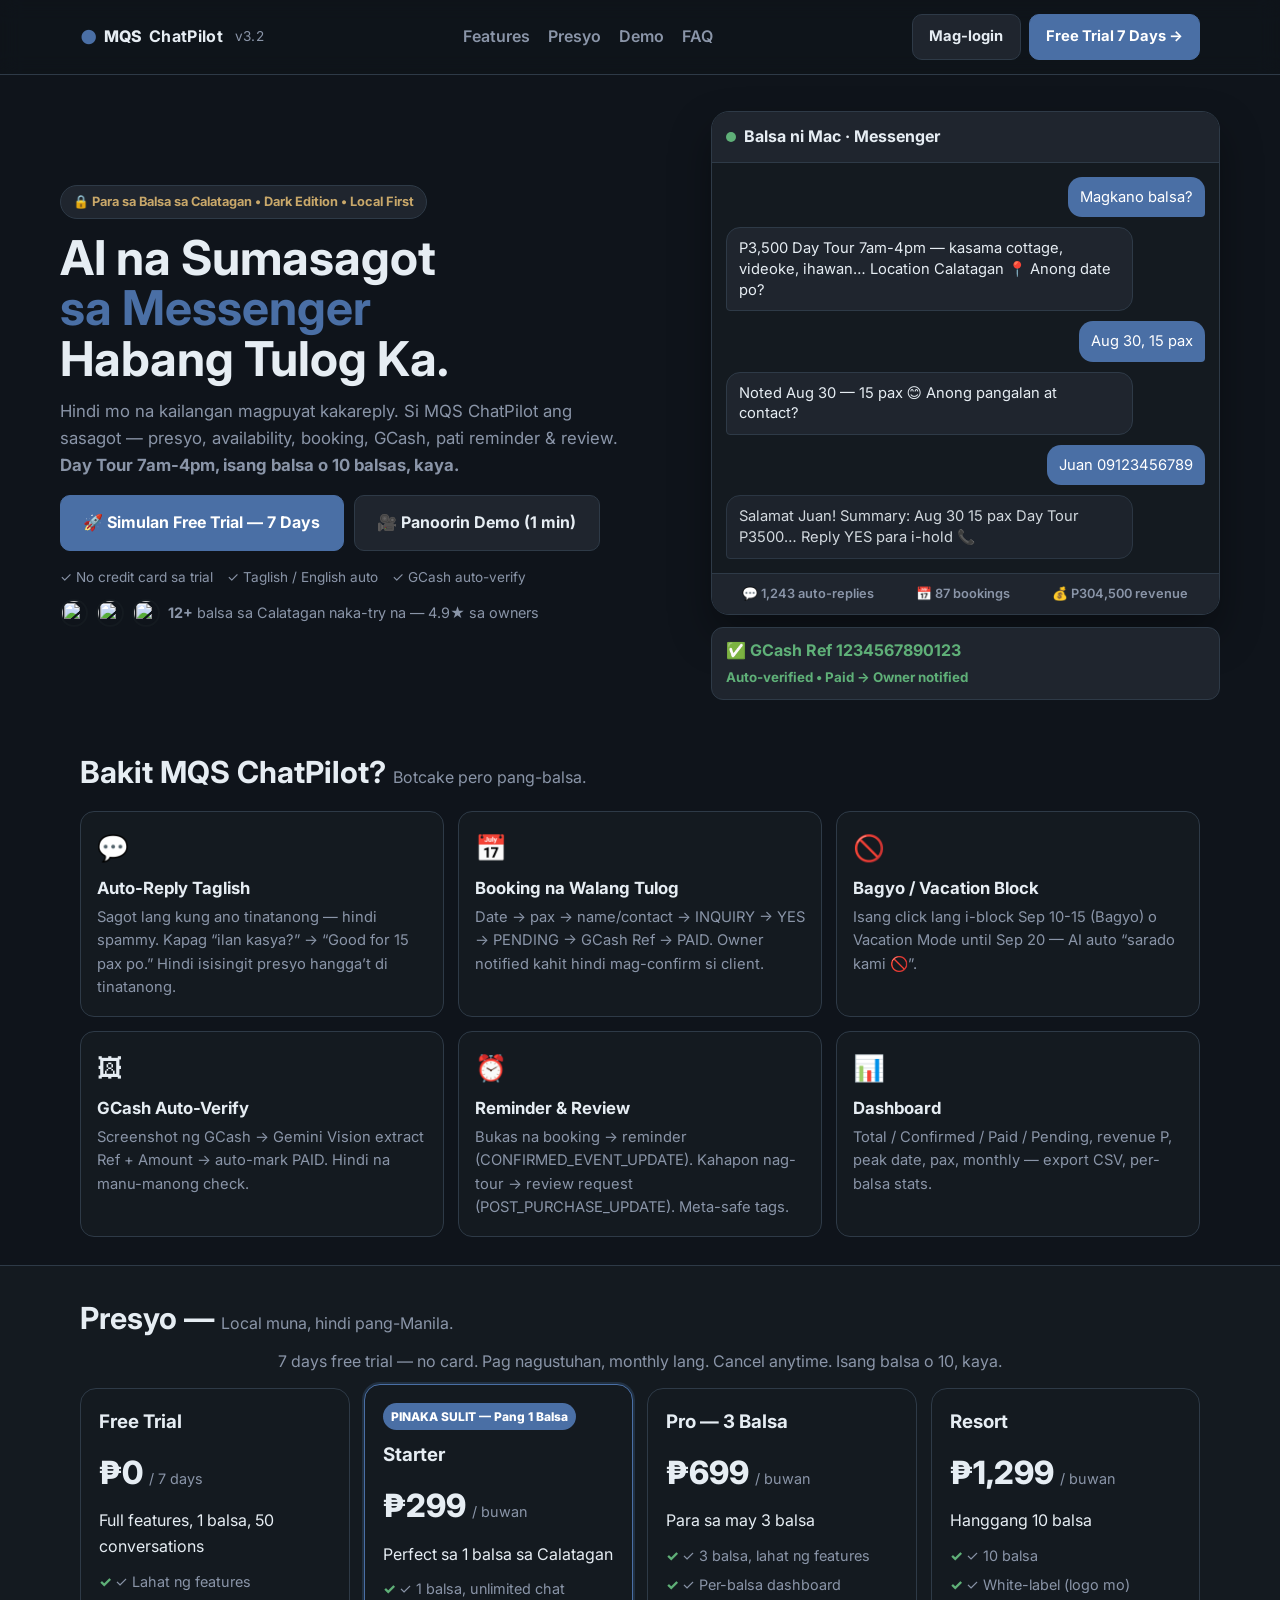
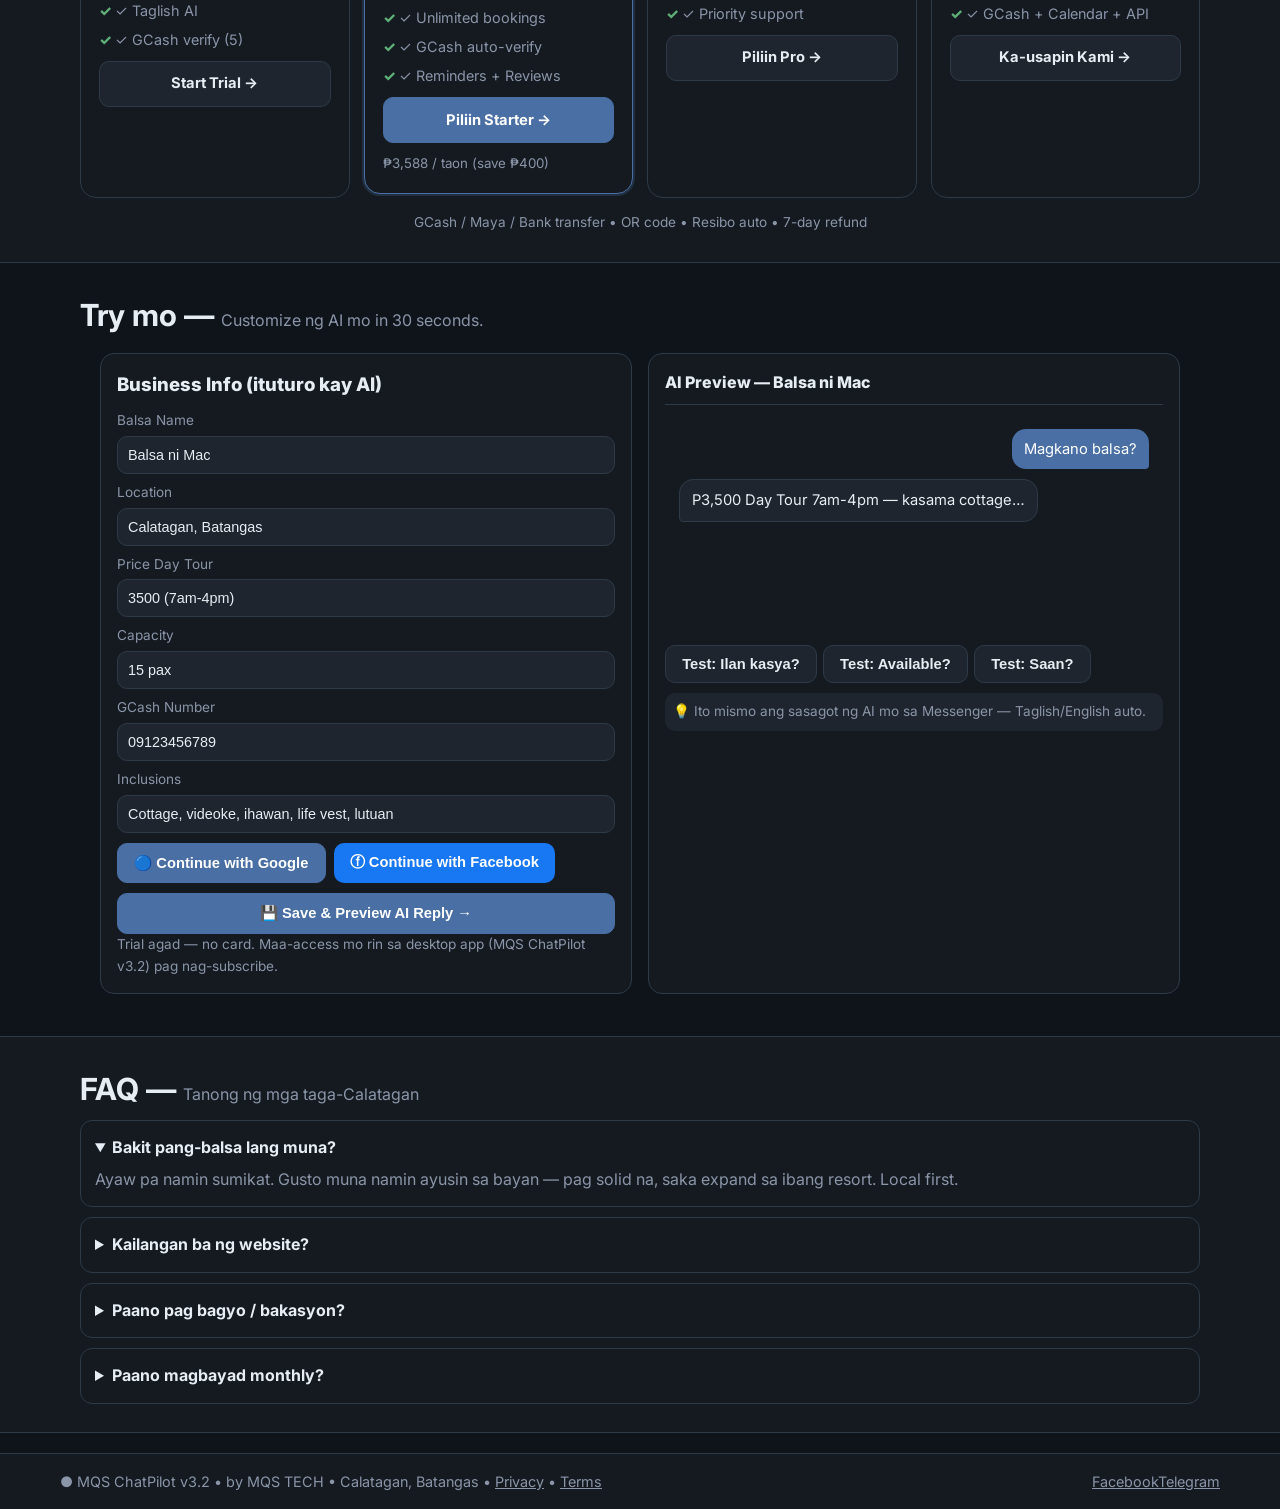
==== website/index.html @ 927c1394 "V3.4 Website test page dark (botcake style) - landing + pricing + trial + customize AI" ====
<!DOCTYPE html>
<html lang="tl">
<head>
<meta charset="UTF-8">
<meta name="viewport" content="width=device-width, initial-scale=1.0">
<title>MQS ChatPilot — AI na Sumasagot sa Messenger Habang Tulog Ka</title>
<meta name="description" content="Para sa balsa sa Calatagan. Auto-reply, booking, GCash verify, reminders — isang click lang. 7 days free trial.">
<link href="https://fonts.googleapis.com/css2?family=Inter:wght@400;600;700;800&family=JetBrains+Mono:wght@400&display=swap" rel="stylesheet">
<link rel="stylesheet" href="style.css">
</head>
<body>
<!-- NAV -->
<nav class="nav">
  <div class="nav-inner">
    <a class="brand" href="#"><span class="dot">●</span> MQS <strong>ChatPilot</strong> <span class="ver">v3.2</span></a>
    <div class="nav-links">
      <a href="#features">Features</a>
      <a href="#pricing">Presyo</a>
      <a href="#demo">Demo</a>
      <a href="#faq">FAQ</a>
    </div>
    <div class="nav-cta">
      <a class="btn ghost" href="#demo">Mag-login</a>
      <a class="btn primary" href="#pricing">Free Trial 7 Days →</a>
    </div>
  </div>
</nav>

<!-- HERO -->
<section class="hero">
  <div class="hero-inner">
    <div class="hero-left">
      <div class="badge">🔒 Para sa Balsa sa Calatagan • Dark Edition • Local First</div>
      <h1>AI na Sumasagot<br><span class="accent">sa Messenger</span><br>Habang Tulog Ka.</h1>
      <p class="sub">Hindi mo na kailangan magpuyat kakareply. Si MQS ChatPilot ang sasagot — presyo, availability, booking, GCash, pati reminder & review. <strong>Day Tour 7am-4pm, isang balsa o 10 balsas, kaya.</strong></p>
      <div class="hero-cta">
        <a class="btn primary lg" href="#pricing">🚀 Simulan Free Trial — 7 Days</a>
        <a class="btn ghost lg" href="#demo">🎥 Panoorin Demo (1 min)</a>
      </div>
      <div class="trust">
        <span>✓ No credit card sa trial</span><span>✓ Taglish / English auto</span><span>✓ GCash auto-verify</span>
      </div>
      <div class="social-proof">
        <img src="https://i.pravatar.cc/32?img=11" alt=""><img src="https://i.pravatar.cc/32?img=12" alt=""><img src="https://i.pravatar.cc/32?img=13" alt="">
        <span><strong>12+</strong> balsa sa Calatagan naka-try na — 4.9★ sa owners</span>
      </div>
    </div>
    <div class="hero-right">
      <div class="phone">
        <div class="phone-top"><span class="dot2"></span> Balsa ni Mac · Messenger</div>
        <div class="chat">
          <div class="msg user">Magkano balsa?</div>
          <div class="msg bot">P3,500 Day Tour 7am-4pm — kasama cottage, videoke, ihawan… Location Calatagan 📍 Anong date po?</div>
          <div class="msg user">Aug 30, 15 pax</div>
          <div class="msg bot">Noted Aug 30 — 15 pax 😊 Anong pangalan at contact?</div>
          <div class="msg user">Juan 09123456789</div>
          <div class="msg bot typing">Salamat Juan! Summary: Aug 30 15 pax Day Tour P3500… Reply YES para i-hold 📞</div>
        </div>
        <div class="phone-stats">
          <span>💬 1,243 auto-replies</span><span>📅 87 bookings</span><span>💰 P304,500 revenue</span>
        </div>
      </div>
      <div class="card float">✅ GCash Ref 1234567890123<br><small>Auto-verified • Paid → Owner notified</small></div>
    </div>
  </div>
</section>

<!-- FEATURES -->
<section id="features" class="section">
  <h2>Bakit MQS ChatPilot? <span>Botcake pero pang-balsa.</span></h2>
  <div class="grid">
    <div class="feat"><div class="ico">💬</div><h3>Auto-Reply Taglish</h3><p>Sagot lang kung ano tinatanong — hindi spammy. Kapag “ilan kasya?” → “Good for 15 pax po.” Hindi isisingit presyo hangga’t di tinatanong.</p></div>
    <div class="feat"><div class="ico">📅</div><h3>Booking na Walang Tulog</h3><p>Date → pax → name/contact → INQUIRY → YES → PENDING → GCash Ref → PAID. Owner notified kahit hindi mag-confirm si client.</p></div>
    <div class="feat"><div class="ico">🚫</div><h3>Bagyo / Vacation Block</h3><p>Isang click lang i-block Sep 10-15 (Bagyo) o Vacation Mode until Sep 20 — AI auto “sarado kami 🚫”.</p></div>
    <div class="feat"><div class="ico">🖼</div><h3>GCash Auto-Verify</h3><p>Screenshot ng GCash → Gemini Vision extract Ref + Amount → auto-mark PAID. Hindi na manu-manong check.</p></div>
    <div class="feat"><div class="ico">⏰</div><h3>Reminder & Review</h3><p>Bukas na booking → reminder (CONFIRMED_EVENT_UPDATE). Kahapon nag-tour → review request (POST_PURCHASE_UPDATE). Meta-safe tags.</p></div>
    <div class="feat"><div class="ico">📊</div><h3>Dashboard</h3><p>Total / Confirmed / Paid / Pending, revenue P, peak date, pax, monthly — export CSV, per-balsa stats.</p></div>
  </div>
</section>

<!-- PRICING -->
<section id="pricing" class="section dark">
  <h2>Presyo — <span>Local muna, hindi pang-Manila.</span></h2>
  <p class="center muted">7 days free trial — no card. Pag nagustuhan, monthly lang. Cancel anytime. Isang balsa o 10, kaya.</p>
  <div class="pricing">
    <div class="price card">
      <h3>Free Trial</h3><div class="amt">₱0 <small>/ 7 days</small></div><p>Full features, 1 balsa, 50 conversations</p>
      <ul><li>✓ Lahat ng features</li><li>✓ Taglish AI</li><li>✓ GCash verify (5)</li></ul>
      <a class="btn ghost full" href="#demo">Start Trial →</a>
    </div>
    <div class="price card popular">
      <div class="pop">PINAKA SULIT — Pang 1 Balsa</div>
      <h3>Starter</h3><div class="amt">₱299 <small>/ buwan</small></div><p>Perfect sa 1 balsa sa Calatagan</p>
      <ul><li>✓ 1 balsa, unlimited chat</li><li>✓ Unlimited bookings</li><li>✓ GCash auto-verify</li><li>✓ Reminders + Reviews</li></ul>
      <a class="btn primary full" href="#demo">Piliin Starter →</a>
      <small class="muted">₱3,588 / taon (save ₱400)</small>
    </div>
    <div class="price card">
      <h3>Pro — 3 Balsa</h3><div class="amt">₱699 <small>/ buwan</small></div><p>Para sa may 3 balsa</p>
      <ul><li>✓ 3 balsa, lahat ng features</li><li>✓ Per-balsa dashboard</li><li>✓ Priority support</li></ul>
      <a class="btn ghost full" href="#demo">Piliin Pro →</a>
    </div>
    <div class="price card">
      <h3>Resort</h3><div class="amt">₱1,299 <small>/ buwan</small></div><p>Hanggang 10 balsa</p>
      <ul><li>✓ 10 balsa</li><li>✓ White-label (logo mo)</li><li>✓ GCash + Calendar + API</li></ul>
      <a class="btn ghost full" href="#demo">Ka-usapin Kami →</a>
    </div>
  </div>
  <p class="center small">GCash / Maya / Bank transfer • OR code • Resibo auto • 7-day refund</p>
</section>

<!-- DEMO / CUSTOMIZE -->
<section id="demo" class="section">
  <h2>Try mo — <span>Customize ng AI mo in 30 seconds.</span></h2>
  <div class="demo">
    <div class="demo-form">
      <h3>Business Info (ituturo kay AI)</h3>
      <label>Balsa Name <input id="biz_name" value="Balsa ni Mac"></label>
      <label>Location <input id="biz_loc" value="Calatagan, Batangas"></label>
      <label>Price Day Tour <input id="biz_price" value="3500 (7am-4pm)"></label>
      <label>Capacity <input id="biz_cap" value="15 pax"></label>
      <label>GCash Number <input id="biz_gcash" value="09123456789"></label>
      <label>Inclusions <input id="biz_inc" value="Cottage, videoke, ihawan, life vest, lutuan"></label>
      <div class="auth">
        <button class="btn primary" onclick="mockSignup('google')">🔵 Continue with Google</button>
        <button class="btn ghost" style="background:#1877F2;color:#fff;border:none" onclick="mockSignup('facebook')">ⓕ Continue with Facebook</button>
      </div>
      <button class="btn primary full" onclick="saveDemo()">💾 Save & Preview AI Reply →</button>
      <p class="small muted">Trial agad — no card. Maa-access mo rin sa desktop app (MQS ChatPilot v3.2) pag nag-subscribe.</p>
    </div>
    <div class="demo-preview">
      <div class="preview-top">AI Preview — <span id="preview_biz">Balsa ni Mac</span></div>
      <div class="chat" id="preview_chat">
        <div class="msg user">Magkano balsa?</div>
        <div class="msg bot" id="preview_msg">P3,500 Day Tour 7am-4pm — kasama cottage…</div>
      </div>
      <div class="preview-actions">
        <button class="btn ghost" onclick="previewChat('Ilan kasya?')">Test: Ilan kasya?</button>
        <button class="btn ghost" onclick="previewChat('Available Aug 30?')">Test: Available?</button>
        <button class="btn ghost" onclick="previewChat('Saan kayo?')">Test: Saan?</button>
      </div>
      <div class="note">💡 Ito mismo ang sasagot ng AI mo sa Messenger — Taglish/English auto.</div>
    </div>
  </div>
</section>

<!-- FAQ -->
<section id="faq" class="section dark">
  <h2>FAQ — <span>Tanong ng mga taga-Calatagan</span></h2>
  <div class="faq">
    <details open><summary>Bakit pang-balsa lang muna?</summary><p>Ayaw pa namin sumikat. Gusto muna namin ayusin sa bayan — pag solid na, saka expand sa ibang resort. Local first.</p></details>
    <details><summary>Kailangan ba ng website?</summary><p>Hindi. Messenger lang ng FB Page mo. Yung site para lang sa trial, bayad, at pag-customize ng AI. Yung totoong bot nasa Render + desktop app.</p></details>
    <details><summary>Paano pag bagyo / bakasyon?</summary><p>Sa app: BOOKINGS → Block Dates (Sep 10-15 Bagyo) o Vacation Mode ON. AI auto “sarado kami Sep 10-15 🚫” — isang click.</p></details>
    <details><summary>Paano magbayad monthly?</summary><p>GCash / Maya — pili ka days/months sa checkout, may invoice. Auto-reminder 3 days before expire.</p></details>
  </div>
</section>

<footer class="footer">
  <div class="foot-inner">
    <div>● MQS ChatPilot v3.2 • by MQS TECH • Calatagan, Batangas • <a href="#">Privacy</a> • <a href="#">Terms</a></div>
    <div class="foot-links"><a href="https://www.facebook.com/profile.php?id=61553767379827" target="_blank">Facebook</a><a href="https://t.me/Nicanicapotz" target="_blank">Telegram</a></div>
  </div>
</footer>

<script>
function mockSignup(p){ alert('Mock ' + p + ' login — sa real site dito papasok OAuth. Trial agad 7 days!'); }
function saveDemo(){
  const n=document.getElementById('biz_name').value||'Balsa ni Juan';
  const cap=document.getElementById('biz_cap').value||'15 pax';
  const price=document.getElementById('biz_price').value||'3500';
  document.getElementById('preview_biz').textContent=n;
  document.getElementById('preview_msg').textContent='P'+price.split(' ')[0]+' Day Tour 7am-4pm — kasama cottage, videoke… good for '+cap+' 📍 Anong date po?';
}
function previewChat(t){
  const c=document.getElementById('preview_chat');
  const u=document.createElement('div'); u.className='msg user'; u.textContent=t; c.appendChild(u);
  const b=document.createElement('div'); b.className='msg bot';
  if(/ilan|kasya|capacity/i.test(t)) b.textContent='Good for '+(document.getElementById('biz_cap').value||'15 pax')+' po.';
  else if(/available/i.test(t)) b.textContent='✅ Available pa po! Day Tour P3500 — ilan pax po?';
  else if(/saan|location/i.test(t)) b.textContent='📍 '+(document.getElementById('biz_loc').value||'Calatagan')+' — https://maps.app.goo.gl/EXAMPLE';
  else b.textContent='Salamat sa inquiry sa '+(document.getElementById('biz_name').value||'Balsa')+' 😊 Day Tour lang po 7am-4pm.';
  c.appendChild(b); c.scrollTop=c.scrollHeight;
}
</script>
</body>
</html>
---- website/style.css ----
:root{
  --bg:#0f141b; --card:#141a20; --card2:#1f252e; --card3:#2a3441;
  --border:#2e3a47; --accent:#3a5a7c; --accent2:#4a6fa5;
  --green:#5fb078; --green2:#3d7a4a; --orange:#c9a86a; --red:#a33d3d;
  --text:#e6edf3; --text2:#8a95a8; --muted:#5a6b7a;
}
*{box-sizing:border-box;margin:0;padding:0}
body{font-family:Inter,system-ui,sans-serif;background:var(--bg);color:var(--text);line-height:1.6;overflow-x:hidden}
a{color:inherit;text-decoration:none}
.btn{display:inline-flex;align-items:center;justify-content:center;gap:.4em;padding:.7em 1.1em;border-radius:10px;font-weight:700;font-size:.92rem;cursor:pointer;border:1px solid transparent;transition:.15s}
.btn.primary{background:var(--accent2);color:#fff;border-color:var(--accent2)}
.btn.primary:hover{background:var(--accent);transform:translateY(-1px)}
.btn.ghost{background:var(--card2);color:var(--text);border-color:var(--border)}
.btn.ghost:hover{background:var(--card3)}
.btn.lg{padding:.9em 1.4em;font-size:1rem}
.btn.full{width:100%}
.nav{position:sticky;top:0;z-index:10;background:rgba(15,20,27,.85);backdrop-filter:blur(10px);border-bottom:1px solid var(--border)}
.nav-inner{max-width:1160px;margin:0 auto;padding:14px 20px;display:flex;align-items:center;justify-content:space-between;gap:16px}
.brand{font-weight:800;letter-spacing:.02em;display:flex;gap:.4em;align-items:center}
.brand .dot{color:var(--accent2);font-size:1.2em}
.brand .ver{font-weight:400;color:var(--text2);font-size:.85em;margin-left:.4em}
.nav-links{display:flex;gap:18px}
.nav-links a{color:var(--text2);font-weight:600}
.nav-links a:hover{color:var(--text)}
.nav-cta{display:flex;gap:8px;align-items:center}
.hero{padding:36px 20px 20px}
.hero-inner{max-width:1160px;margin:0 auto;display:grid;grid-template-columns:1.1fr .9fr;gap:28px;align-items:center}
.badge{background:var(--card2);border:1px solid var(--border);color:var(--orange);padding:6px 12px;border-radius:999px;font-size:.8rem;font-weight:700;display:inline-block}
.hero h1{font-size:3rem;line-height:1.05;margin:14px 0}
.hero h1 .accent{color:var(--accent2)}
.sub{color:var(--text2);font-size:1.05rem;max-width:560px}
.hero-cta{display:flex;gap:10px;margin:16px 0;flex-wrap:wrap}
.trust{display:flex;gap:14px;color:var(--text2);font-size:.85rem;margin:8px 0}
.social-proof{display:flex;align-items:center;gap:8px;margin-top:10px;color:var(--text2);font-size:.9rem}
.social-proof img{width:28px;height:28px;border-radius:50%;border:2px solid var(--card)}
.phone{background:var(--card);border:1px solid var(--border);border-radius:18px;overflow:hidden;box-shadow:0 20px 40px rgba(0,0,0,.35)}
.phone-top{padding:12px 14px;background:var(--card2);border-bottom:1px solid var(--border);font-weight:700;display:flex;gap:8px;align-items:center}
.dot2{width:10px;height:10px;border-radius:50%;background:var(--green);display:inline-block}
.chat{padding:14px;display:flex;flex-direction:column;gap:10px;min-height:260px;background:var(--card)}
.msg{padding:10px 12px;border-radius:14px;max-width:85%;font-size:.92rem;line-height:1.4}
.msg.user{align-self:flex-end;background:var(--accent2);color:#fff;border-bottom-right-radius:4px}
.msg.bot{align-self:flex-start;background:var(--card2);color:var(--text);border:1px solid var(--border);border-bottom-left-radius:4px}
.msg.typing{opacity:.9}
.phone-stats{display:flex;justify-content:space-around;padding:10px;background:var(--card2);border-top:1px solid var(--border);font-size:.8rem;color:var(--text2);font-weight:600}
.card.float{margin-top:12px;background:var(--card2);border:1px solid var(--border);padding:10px 14px;border-radius:12px;color:var(--green);font-weight:700}
.section{max-width:1160px;margin:0 auto;padding:28px 20px}
.section h2{font-size:1.9rem;margin-bottom:6px}
.section h2 span{color:var(--text2);font-weight:400;font-size:1rem}
.grid{display:grid;grid-template-columns:repeat(3,1fr);gap:14px;margin-top:14px}
.feat{background:var(--card);border:1px solid var(--border);border-radius:14px;padding:16px}
.feat .ico{font-size:1.6rem;margin-bottom:6px}
.feat h3{font-size:1.05rem;margin-bottom:4px}
.feat p{color:var(--text2);font-size:.92rem}
.section.dark{background:var(--card);border-top:1px solid var(--border);border-bottom:1px solid var(--border);max-width:none}
.section.dark h2,.section.dark .center{max-width:1160px;margin-left:auto;margin-right:auto;padding-left:20px;padding-right:20px}
.center{text-align:center}
.muted{color:var(--text2)}
.small{font-size:.85rem;color:var(--text2)}
.pricing{max-width:1160px;margin:14px auto;padding:0 20px;display:grid;grid-template-columns:repeat(4,1fr);gap:14px}
.price{background:var(--card);border:1px solid var(--border);border-radius:16px;padding:18px;display:flex;flex-direction:column;gap:10px}
.price.popular{border-color:var(--accent2);box-shadow:0 0 0 2px rgba(74,111,165,.25);transform:translateY(-4px)}
.pop{background:var(--accent2);color:#fff;font-size:.75rem;font-weight:800;padding:4px 8px;border-radius:999px;align-self:flex-start}
.amt{font-size:2rem;font-weight:800}
.amt small{font-size:.9rem;color:var(--text2);font-weight:400}
.price ul{list-style:none;display:flex;flex-direction:column;gap:6px;color:var(--text2);font-size:.9rem}
.price ul li::before{content:"✓ ";color:var(--green);font-weight:800}
.demo{max-width:1160px;margin:14px auto;padding:0 20px;display:grid;grid-template-columns:1fr 1fr;gap:16px}
.demo-form,.demo-preview{background:var(--card);border:1px solid var(--border);border-radius:14px;padding:16px}
.demo-form h3,.preview-top{font-weight:800;margin-bottom:10px}
.demo-form label{display:flex;flex-direction:column;gap:4px;font-size:.85rem;color:var(--text2);margin-bottom:8px}
.demo-form input{background:var(--card2);border:1px solid var(--border);color:var(--text);padding:10px;border-radius:10px;font-size:.9rem}
.auth{display:flex;gap:8px;margin:10px 0}
.preview-top{padding-bottom:8px;border-bottom:1px solid var(--border)}
.demo-preview .chat{min-height:220px;max-height:300px;overflow:auto}
.preview-actions{display:flex;gap:6px;flex-wrap:wrap;margin-top:10px}
.note{margin-top:10px;background:var(--card2);padding:8px;border-radius:10px;color:var(--text2);font-size:.85rem}
.faq{max-width:1160px;margin:0 auto;padding:0 20px;display:flex;flex-direction:column;gap:10px}
.faq details{background:var(--card);border:1px solid var(--border);border-radius:12px;padding:14px}
.faq summary{font-weight:700;cursor:pointer}
.faq p{color:var(--text2);margin-top:6px}
.footer{border-top:1px solid var(--border);padding:16px 20px;background:var(--card);margin-top:20px}
.foot-inner{max-width:1160px;margin:0 auto;display:flex;justify-content:space-between;gap:12px;flex-wrap:wrap;color:var(--text2);font-size:.9rem}
.foot-inner a{color:var(--text2);text-decoration:underline}
@media(max-width:900px){
  .hero-inner{grid-template-columns:1fr}
  .grid{grid-template-columns:1fr 1fr}
  .pricing{grid-template-columns:1fr 1fr}
  .demo{grid-template-columns:1fr}
  .nav-links{display:none}
}
@media(max-width:560px){
  .grid,.pricing{grid-template-columns:1fr}
  .hero h1{font-size:2.2rem}
}
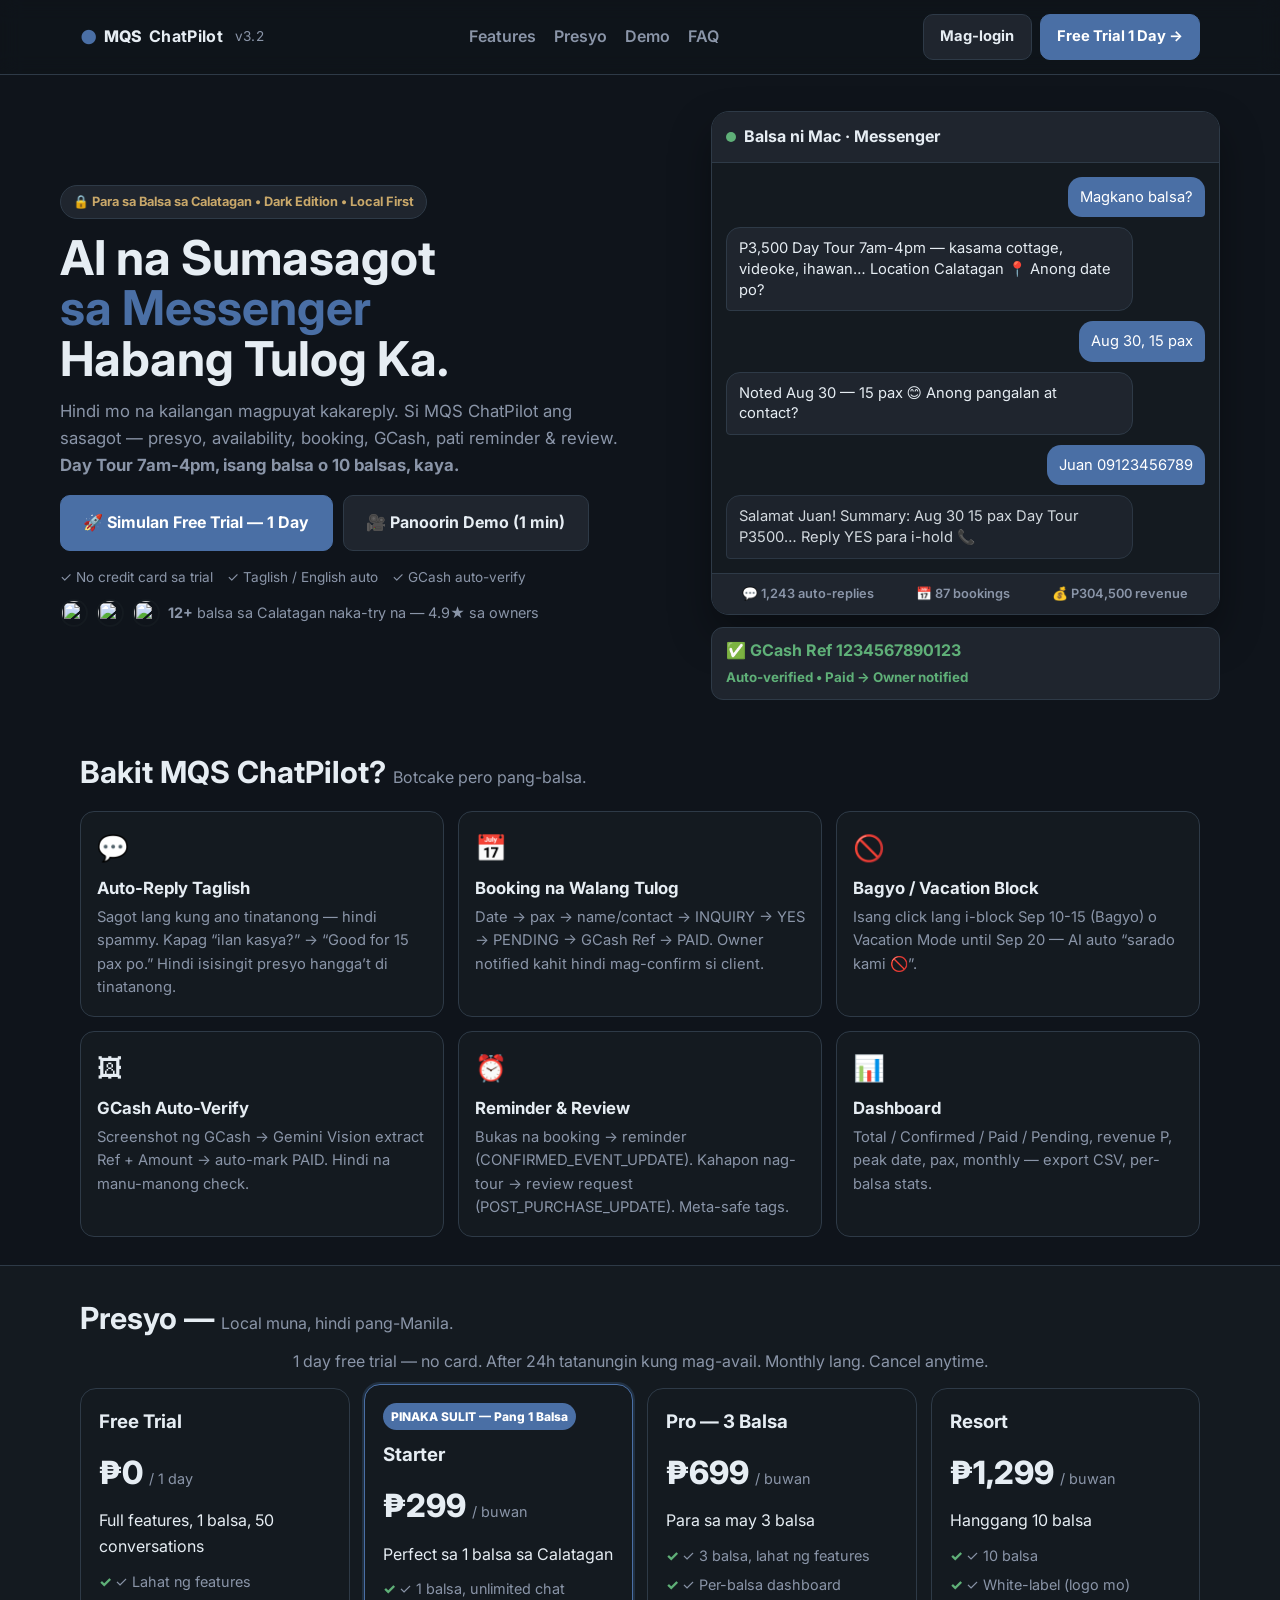
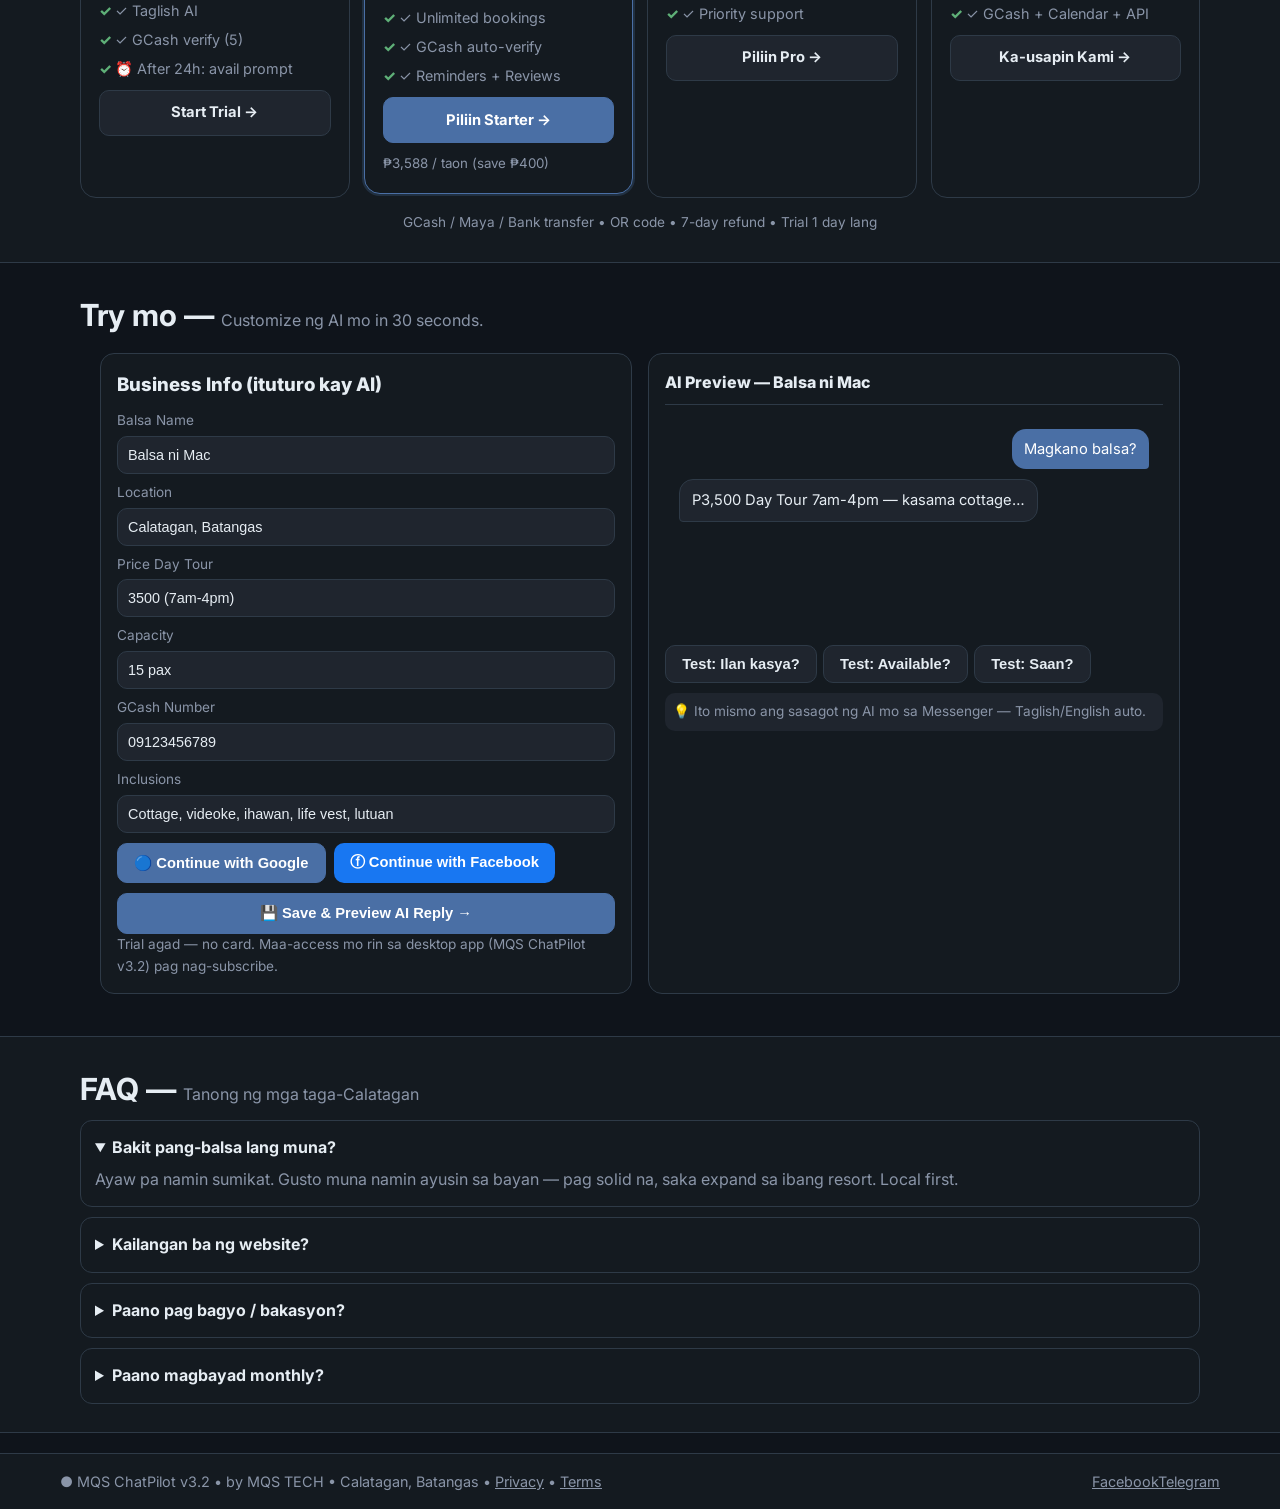
==== commit 4804d29f: "V3.5 Auth + Trial 1day + hidden admin (/mqs-admin) - login/register/dashboard, Google/FB mock, 24h a" ====
--- a/website/index.html
+++ b/website/index.html
@@ -20,8 +20,8 @@
       <a href="#faq">FAQ</a>
     </div>
     <div class="nav-cta">
-      <a class="btn ghost" href="#demo">Mag-login</a>
-      <a class="btn primary" href="#pricing">Free Trial 7 Days →</a>
+      <a class="btn ghost" href="/login">Mag-login</a>
+      <a class="btn primary" href="/register">Free Trial 1 Day →</a>
     </div>
   </div>
 </nav>
@@ -34,7 +34,7 @@
       <h1>AI na Sumasagot<br><span class="accent">sa Messenger</span><br>Habang Tulog Ka.</h1>
       <p class="sub">Hindi mo na kailangan magpuyat kakareply. Si MQS ChatPilot ang sasagot — presyo, availability, booking, GCash, pati reminder & review. <strong>Day Tour 7am-4pm, isang balsa o 10 balsas, kaya.</strong></p>
       <div class="hero-cta">
-        <a class="btn primary lg" href="#pricing">🚀 Simulan Free Trial — 7 Days</a>
+        <a class="btn primary lg" href="/register">🚀 Simulan Free Trial — 1 Day</a>
         <a class="btn ghost lg" href="#demo">🎥 Panoorin Demo (1 min)</a>
       </div>
       <div class="trust">
@@ -81,32 +81,32 @@
 <!-- PRICING -->
 <section id="pricing" class="section dark">
   <h2>Presyo — <span>Local muna, hindi pang-Manila.</span></h2>
-  <p class="center muted">7 days free trial — no card. Pag nagustuhan, monthly lang. Cancel anytime. Isang balsa o 10, kaya.</p>
+  <p class="center muted">1 day free trial — no card. After 24h tatanungin kung mag-avail. Monthly lang. Cancel anytime.</p>
   <div class="pricing">
     <div class="price card">
-      <h3>Free Trial</h3><div class="amt">₱0 <small>/ 7 days</small></div><p>Full features, 1 balsa, 50 conversations</p>
-      <ul><li>✓ Lahat ng features</li><li>✓ Taglish AI</li><li>✓ GCash verify (5)</li></ul>
-      <a class="btn ghost full" href="#demo">Start Trial →</a>
+      <h3>Free Trial</h3><div class="amt">₱0 <small>/ 1 day</small></div><p>Full features, 1 balsa, 50 conversations</p>
+      <ul><li>✓ Lahat ng features</li><li>✓ Taglish AI</li><li>✓ GCash verify (5)</li><li>⏰ After 24h: avail prompt</li></ul>
+      <a class="btn ghost full" href="/register">Start Trial →</a>
     </div>
     <div class="price card popular">
       <div class="pop">PINAKA SULIT — Pang 1 Balsa</div>
       <h3>Starter</h3><div class="amt">₱299 <small>/ buwan</small></div><p>Perfect sa 1 balsa sa Calatagan</p>
       <ul><li>✓ 1 balsa, unlimited chat</li><li>✓ Unlimited bookings</li><li>✓ GCash auto-verify</li><li>✓ Reminders + Reviews</li></ul>
-      <a class="btn primary full" href="#demo">Piliin Starter →</a>
+      <a class="btn primary full" href="/register">Piliin Starter →</a>
       <small class="muted">₱3,588 / taon (save ₱400)</small>
     </div>
     <div class="price card">
       <h3>Pro — 3 Balsa</h3><div class="amt">₱699 <small>/ buwan</small></div><p>Para sa may 3 balsa</p>
       <ul><li>✓ 3 balsa, lahat ng features</li><li>✓ Per-balsa dashboard</li><li>✓ Priority support</li></ul>
-      <a class="btn ghost full" href="#demo">Piliin Pro →</a>
+      <a class="btn ghost full" href="/register">Piliin Pro →</a>
     </div>
     <div class="price card">
       <h3>Resort</h3><div class="amt">₱1,299 <small>/ buwan</small></div><p>Hanggang 10 balsa</p>
       <ul><li>✓ 10 balsa</li><li>✓ White-label (logo mo)</li><li>✓ GCash + Calendar + API</li></ul>
-      <a class="btn ghost full" href="#demo">Ka-usapin Kami →</a>
+      <a class="btn ghost full" href="/register">Ka-usapin Kami →</a>
     </div>
   </div>
-  <p class="center small">GCash / Maya / Bank transfer • OR code • Resibo auto • 7-day refund</p>
+  <p class="center small">GCash / Maya / Bank transfer • OR code • 7-day refund • Trial 1 day lang</p>
 </section>
 
 <!-- DEMO / CUSTOMIZE -->
@@ -163,7 +163,7 @@
 </footer>
 
 <script>
-function mockSignup(p){ alert('Mock ' + p + ' login — sa real site dito papasok OAuth. Trial agad 7 days!'); }
+function mockSignup(p){ location.href='/register'; }
 function saveDemo(){
   const n=document.getElementById('biz_name').value||'Balsa ni Juan';
   const cap=document.getElementById('biz_cap').value||'15 pax';
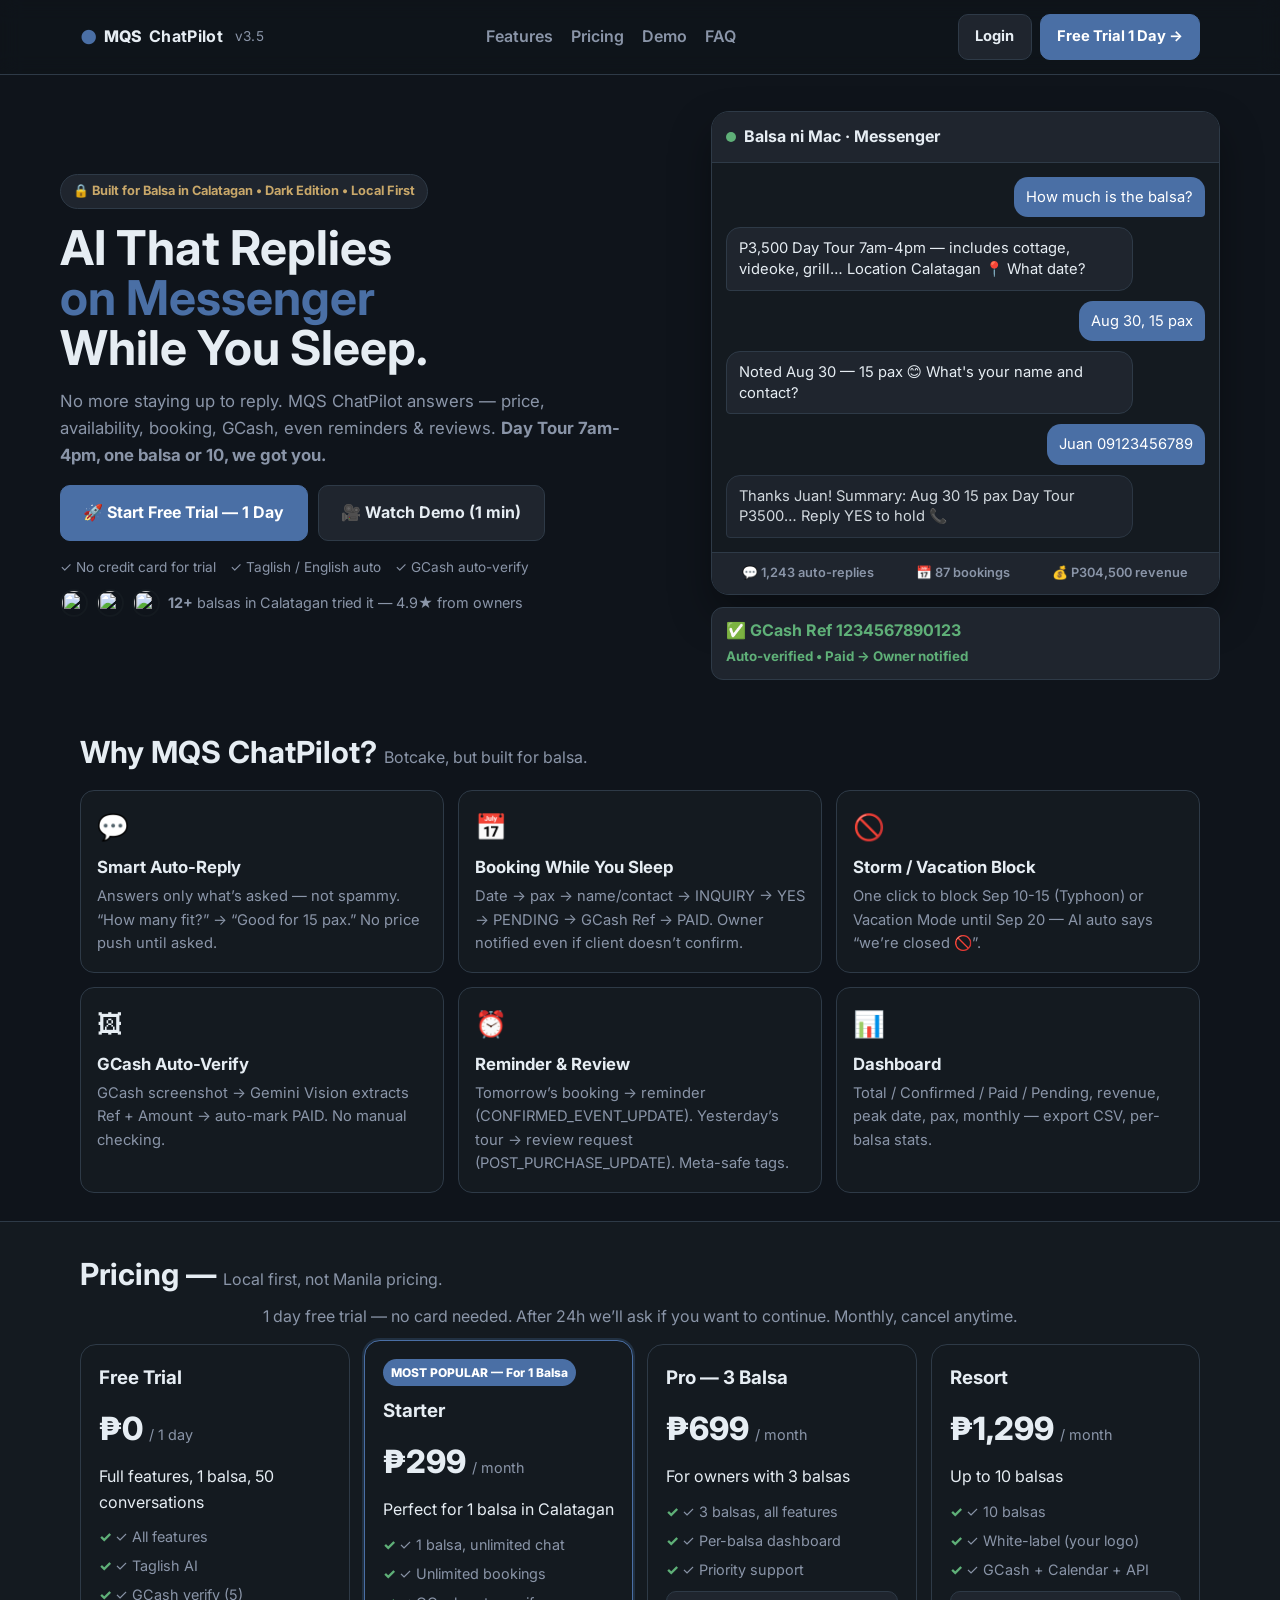
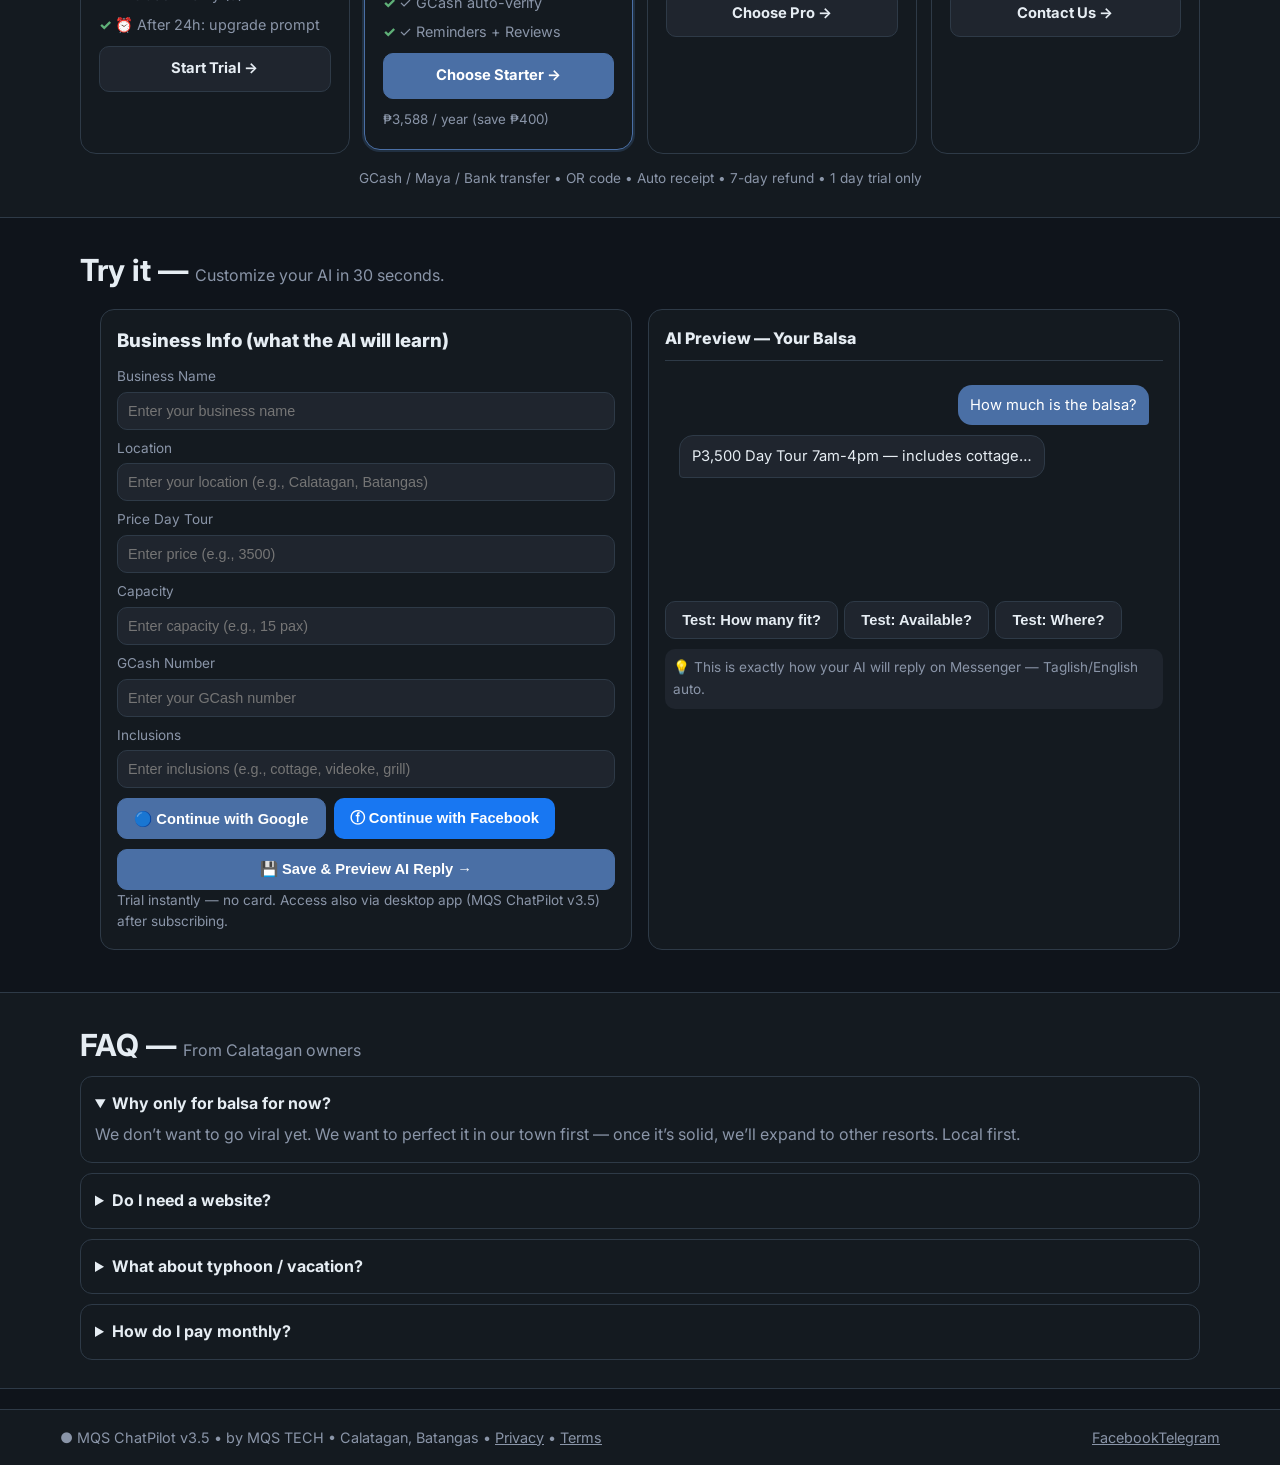
==== commit ba9cdb50: "V3.6 English site + placeholder Enter your business name / fullname" ====
--- a/website/index.html
+++ b/website/index.html
@@ -1,10 +1,10 @@
 <!DOCTYPE html>
-<html lang="tl">
+<html lang="en">
 <head>
 <meta charset="UTF-8">
 <meta name="viewport" content="width=device-width, initial-scale=1.0">
-<title>MQS ChatPilot — AI na Sumasagot sa Messenger Habang Tulog Ka</title>
-<meta name="description" content="Para sa balsa sa Calatagan. Auto-reply, booking, GCash verify, reminders — isang click lang. 7 days free trial.">
+<title>MQS ChatPilot — AI That Replies on Messenger While You Sleep</title>
+<meta name="description" content="For balsa in Calatagan. Auto-reply, booking, GCash verify, reminders — one click. 1 day free trial.">
 <link href="https://fonts.googleapis.com/css2?family=Inter:wght@400;600;700;800&family=JetBrains+Mono:wght@400&display=swap" rel="stylesheet">
 <link rel="stylesheet" href="style.css">
 </head>
@@ -12,15 +12,15 @@
 <!-- NAV -->
 <nav class="nav">
   <div class="nav-inner">
-    <a class="brand" href="#"><span class="dot">●</span> MQS <strong>ChatPilot</strong> <span class="ver">v3.2</span></a>
+    <a class="brand" href="#"><span class="dot">●</span> MQS <strong>ChatPilot</strong> <span class="ver">v3.5</span></a>
     <div class="nav-links">
       <a href="#features">Features</a>
-      <a href="#pricing">Presyo</a>
+      <a href="#pricing">Pricing</a>
       <a href="#demo">Demo</a>
       <a href="#faq">FAQ</a>
     </div>
     <div class="nav-cta">
-      <a class="btn ghost" href="/login">Mag-login</a>
+      <a class="btn ghost" href="/login">Login</a>
       <a class="btn primary" href="/register">Free Trial 1 Day →</a>
     </div>
   </div>
@@ -30,31 +30,31 @@
 <section class="hero">
   <div class="hero-inner">
     <div class="hero-left">
-      <div class="badge">🔒 Para sa Balsa sa Calatagan • Dark Edition • Local First</div>
-      <h1>AI na Sumasagot<br><span class="accent">sa Messenger</span><br>Habang Tulog Ka.</h1>
-      <p class="sub">Hindi mo na kailangan magpuyat kakareply. Si MQS ChatPilot ang sasagot — presyo, availability, booking, GCash, pati reminder & review. <strong>Day Tour 7am-4pm, isang balsa o 10 balsas, kaya.</strong></p>
+      <div class="badge">🔒 Built for Balsa in Calatagan • Dark Edition • Local First</div>
+      <h1>AI That Replies<br><span class="accent">on Messenger</span><br>While You Sleep.</h1>
+      <p class="sub">No more staying up to reply. MQS ChatPilot answers — price, availability, booking, GCash, even reminders & reviews. <strong>Day Tour 7am-4pm, one balsa or 10, we got you.</strong></p>
       <div class="hero-cta">
-        <a class="btn primary lg" href="/register">🚀 Simulan Free Trial — 1 Day</a>
-        <a class="btn ghost lg" href="#demo">🎥 Panoorin Demo (1 min)</a>
+        <a class="btn primary lg" href="/register">🚀 Start Free Trial — 1 Day</a>
+        <a class="btn ghost lg" href="#demo">🎥 Watch Demo (1 min)</a>
       </div>
       <div class="trust">
-        <span>✓ No credit card sa trial</span><span>✓ Taglish / English auto</span><span>✓ GCash auto-verify</span>
+        <span>✓ No credit card for trial</span><span>✓ Taglish / English auto</span><span>✓ GCash auto-verify</span>
       </div>
       <div class="social-proof">
         <img src="https://i.pravatar.cc/32?img=11" alt=""><img src="https://i.pravatar.cc/32?img=12" alt=""><img src="https://i.pravatar.cc/32?img=13" alt="">
-        <span><strong>12+</strong> balsa sa Calatagan naka-try na — 4.9★ sa owners</span>
+        <span><strong>12+</strong> balsas in Calatagan tried it — 4.9★ from owners</span>
       </div>
     </div>
     <div class="hero-right">
       <div class="phone">
         <div class="phone-top"><span class="dot2"></span> Balsa ni Mac · Messenger</div>
         <div class="chat">
-          <div class="msg user">Magkano balsa?</div>
-          <div class="msg bot">P3,500 Day Tour 7am-4pm — kasama cottage, videoke, ihawan… Location Calatagan 📍 Anong date po?</div>
+          <div class="msg user">How much is the balsa?</div>
+          <div class="msg bot">P3,500 Day Tour 7am-4pm — includes cottage, videoke, grill… Location Calatagan 📍 What date?</div>
           <div class="msg user">Aug 30, 15 pax</div>
-          <div class="msg bot">Noted Aug 30 — 15 pax 😊 Anong pangalan at contact?</div>
+          <div class="msg bot">Noted Aug 30 — 15 pax 😊 What's your name and contact?</div>
           <div class="msg user">Juan 09123456789</div>
-          <div class="msg bot typing">Salamat Juan! Summary: Aug 30 15 pax Day Tour P3500… Reply YES para i-hold 📞</div>
+          <div class="msg bot typing">Thanks Juan! Summary: Aug 30 15 pax Day Tour P3500… Reply YES to hold 📞</div>
         </div>
         <div class="phone-stats">
           <span>💬 1,243 auto-replies</span><span>📅 87 bookings</span><span>💰 P304,500 revenue</span>
@@ -67,97 +67,97 @@
 
 <!-- FEATURES -->
 <section id="features" class="section">
-  <h2>Bakit MQS ChatPilot? <span>Botcake pero pang-balsa.</span></h2>
+  <h2>Why MQS ChatPilot? <span>Botcake, but built for balsa.</span></h2>
   <div class="grid">
-    <div class="feat"><div class="ico">💬</div><h3>Auto-Reply Taglish</h3><p>Sagot lang kung ano tinatanong — hindi spammy. Kapag “ilan kasya?” → “Good for 15 pax po.” Hindi isisingit presyo hangga’t di tinatanong.</p></div>
-    <div class="feat"><div class="ico">📅</div><h3>Booking na Walang Tulog</h3><p>Date → pax → name/contact → INQUIRY → YES → PENDING → GCash Ref → PAID. Owner notified kahit hindi mag-confirm si client.</p></div>
-    <div class="feat"><div class="ico">🚫</div><h3>Bagyo / Vacation Block</h3><p>Isang click lang i-block Sep 10-15 (Bagyo) o Vacation Mode until Sep 20 — AI auto “sarado kami 🚫”.</p></div>
-    <div class="feat"><div class="ico">🖼</div><h3>GCash Auto-Verify</h3><p>Screenshot ng GCash → Gemini Vision extract Ref + Amount → auto-mark PAID. Hindi na manu-manong check.</p></div>
-    <div class="feat"><div class="ico">⏰</div><h3>Reminder & Review</h3><p>Bukas na booking → reminder (CONFIRMED_EVENT_UPDATE). Kahapon nag-tour → review request (POST_PURCHASE_UPDATE). Meta-safe tags.</p></div>
-    <div class="feat"><div class="ico">📊</div><h3>Dashboard</h3><p>Total / Confirmed / Paid / Pending, revenue P, peak date, pax, monthly — export CSV, per-balsa stats.</p></div>
+    <div class="feat"><div class="ico">💬</div><h3>Smart Auto-Reply</h3><p>Answers only what’s asked — not spammy. “How many fit?” → “Good for 15 pax.” No price push until asked.</p></div>
+    <div class="feat"><div class="ico">📅</div><h3>Booking While You Sleep</h3><p>Date → pax → name/contact → INQUIRY → YES → PENDING → GCash Ref → PAID. Owner notified even if client doesn’t confirm.</p></div>
+    <div class="feat"><div class="ico">🚫</div><h3>Storm / Vacation Block</h3><p>One click to block Sep 10-15 (Typhoon) or Vacation Mode until Sep 20 — AI auto says “we’re closed 🚫”.</p></div>
+    <div class="feat"><div class="ico">🖼</div><h3>GCash Auto-Verify</h3><p>GCash screenshot → Gemini Vision extracts Ref + Amount → auto-mark PAID. No manual checking.</p></div>
+    <div class="feat"><div class="ico">⏰</div><h3>Reminder & Review</h3><p>Tomorrow’s booking → reminder (CONFIRMED_EVENT_UPDATE). Yesterday’s tour → review request (POST_PURCHASE_UPDATE). Meta-safe tags.</p></div>
+    <div class="feat"><div class="ico">📊</div><h3>Dashboard</h3><p>Total / Confirmed / Paid / Pending, revenue, peak date, pax, monthly — export CSV, per-balsa stats.</p></div>
   </div>
 </section>
 
 <!-- PRICING -->
 <section id="pricing" class="section dark">
-  <h2>Presyo — <span>Local muna, hindi pang-Manila.</span></h2>
-  <p class="center muted">1 day free trial — no card. After 24h tatanungin kung mag-avail. Monthly lang. Cancel anytime.</p>
+  <h2>Pricing — <span>Local first, not Manila pricing.</span></h2>
+  <p class="center muted">1 day free trial — no card needed. After 24h we’ll ask if you want to continue. Monthly, cancel anytime.</p>
   <div class="pricing">
     <div class="price card">
       <h3>Free Trial</h3><div class="amt">₱0 <small>/ 1 day</small></div><p>Full features, 1 balsa, 50 conversations</p>
-      <ul><li>✓ Lahat ng features</li><li>✓ Taglish AI</li><li>✓ GCash verify (5)</li><li>⏰ After 24h: avail prompt</li></ul>
+      <ul><li>✓ All features</li><li>✓ Taglish AI</li><li>✓ GCash verify (5)</li><li>⏰ After 24h: upgrade prompt</li></ul>
       <a class="btn ghost full" href="/register">Start Trial →</a>
     </div>
     <div class="price card popular">
-      <div class="pop">PINAKA SULIT — Pang 1 Balsa</div>
-      <h3>Starter</h3><div class="amt">₱299 <small>/ buwan</small></div><p>Perfect sa 1 balsa sa Calatagan</p>
+      <div class="pop">MOST POPULAR — For 1 Balsa</div>
+      <h3>Starter</h3><div class="amt">₱299 <small>/ month</small></div><p>Perfect for 1 balsa in Calatagan</p>
       <ul><li>✓ 1 balsa, unlimited chat</li><li>✓ Unlimited bookings</li><li>✓ GCash auto-verify</li><li>✓ Reminders + Reviews</li></ul>
-      <a class="btn primary full" href="/register">Piliin Starter →</a>
-      <small class="muted">₱3,588 / taon (save ₱400)</small>
+      <a class="btn primary full" href="/register">Choose Starter →</a>
+      <small class="muted">₱3,588 / year (save ₱400)</small>
     </div>
     <div class="price card">
-      <h3>Pro — 3 Balsa</h3><div class="amt">₱699 <small>/ buwan</small></div><p>Para sa may 3 balsa</p>
-      <ul><li>✓ 3 balsa, lahat ng features</li><li>✓ Per-balsa dashboard</li><li>✓ Priority support</li></ul>
-      <a class="btn ghost full" href="/register">Piliin Pro →</a>
+      <h3>Pro — 3 Balsa</h3><div class="amt">₱699 <small>/ month</small></div><p>For owners with 3 balsas</p>
+      <ul><li>✓ 3 balsas, all features</li><li>✓ Per-balsa dashboard</li><li>✓ Priority support</li></ul>
+      <a class="btn ghost full" href="/register">Choose Pro →</a>
     </div>
     <div class="price card">
-      <h3>Resort</h3><div class="amt">₱1,299 <small>/ buwan</small></div><p>Hanggang 10 balsa</p>
-      <ul><li>✓ 10 balsa</li><li>✓ White-label (logo mo)</li><li>✓ GCash + Calendar + API</li></ul>
-      <a class="btn ghost full" href="/register">Ka-usapin Kami →</a>
+      <h3>Resort</h3><div class="amt">₱1,299 <small>/ month</small></div><p>Up to 10 balsas</p>
+      <ul><li>✓ 10 balsas</li><li>✓ White-label (your logo)</li><li>✓ GCash + Calendar + API</li></ul>
+      <a class="btn ghost full" href="/register">Contact Us →</a>
     </div>
   </div>
-  <p class="center small">GCash / Maya / Bank transfer • OR code • 7-day refund • Trial 1 day lang</p>
+  <p class="center small">GCash / Maya / Bank transfer • OR code • Auto receipt • 7-day refund • 1 day trial only</p>
 </section>
 
 <!-- DEMO / CUSTOMIZE -->
 <section id="demo" class="section">
-  <h2>Try mo — <span>Customize ng AI mo in 30 seconds.</span></h2>
+  <h2>Try it — <span>Customize your AI in 30 seconds.</span></h2>
   <div class="demo">
     <div class="demo-form">
-      <h3>Business Info (ituturo kay AI)</h3>
-      <label>Balsa Name <input id="biz_name" value="Balsa ni Mac"></label>
-      <label>Location <input id="biz_loc" value="Calatagan, Batangas"></label>
-      <label>Price Day Tour <input id="biz_price" value="3500 (7am-4pm)"></label>
-      <label>Capacity <input id="biz_cap" value="15 pax"></label>
-      <label>GCash Number <input id="biz_gcash" value="09123456789"></label>
-      <label>Inclusions <input id="biz_inc" value="Cottage, videoke, ihawan, life vest, lutuan"></label>
+      <h3>Business Info (what the AI will learn)</h3>
+      <label>Business Name <input id="biz_name" placeholder="Enter your business name"></label>
+      <label>Location <input id="biz_loc" placeholder="Enter your location (e.g., Calatagan, Batangas)"></label>
+      <label>Price Day Tour <input id="biz_price" placeholder="Enter price (e.g., 3500)"></label>
+      <label>Capacity <input id="biz_cap" placeholder="Enter capacity (e.g., 15 pax)"></label>
+      <label>GCash Number <input id="biz_gcash" placeholder="Enter your GCash number"></label>
+      <label>Inclusions <input id="biz_inc" placeholder="Enter inclusions (e.g., cottage, videoke, grill)"></label>
       <div class="auth">
         <button class="btn primary" onclick="mockSignup('google')">🔵 Continue with Google</button>
         <button class="btn ghost" style="background:#1877F2;color:#fff;border:none" onclick="mockSignup('facebook')">ⓕ Continue with Facebook</button>
       </div>
       <button class="btn primary full" onclick="saveDemo()">💾 Save & Preview AI Reply →</button>
-      <p class="small muted">Trial agad — no card. Maa-access mo rin sa desktop app (MQS ChatPilot v3.2) pag nag-subscribe.</p>
+      <p class="small muted">Trial instantly — no card. Access also via desktop app (MQS ChatPilot v3.5) after subscribing.</p>
     </div>
     <div class="demo-preview">
-      <div class="preview-top">AI Preview — <span id="preview_biz">Balsa ni Mac</span></div>
+      <div class="preview-top">AI Preview — <span id="preview_biz">Your Balsa</span></div>
       <div class="chat" id="preview_chat">
-        <div class="msg user">Magkano balsa?</div>
-        <div class="msg bot" id="preview_msg">P3,500 Day Tour 7am-4pm — kasama cottage…</div>
+        <div class="msg user">How much is the balsa?</div>
+        <div class="msg bot" id="preview_msg">P3,500 Day Tour 7am-4pm — includes cottage…</div>
       </div>
       <div class="preview-actions">
-        <button class="btn ghost" onclick="previewChat('Ilan kasya?')">Test: Ilan kasya?</button>
+        <button class="btn ghost" onclick="previewChat('How many fit?')">Test: How many fit?</button>
         <button class="btn ghost" onclick="previewChat('Available Aug 30?')">Test: Available?</button>
-        <button class="btn ghost" onclick="previewChat('Saan kayo?')">Test: Saan?</button>
+        <button class="btn ghost" onclick="previewChat('Where are you?')">Test: Where?</button>
       </div>
-      <div class="note">💡 Ito mismo ang sasagot ng AI mo sa Messenger — Taglish/English auto.</div>
+      <div class="note">💡 This is exactly how your AI will reply on Messenger — Taglish/English auto.</div>
     </div>
   </div>
 </section>
 
 <!-- FAQ -->
 <section id="faq" class="section dark">
-  <h2>FAQ — <span>Tanong ng mga taga-Calatagan</span></h2>
+  <h2>FAQ — <span>From Calatagan owners</span></h2>
   <div class="faq">
-    <details open><summary>Bakit pang-balsa lang muna?</summary><p>Ayaw pa namin sumikat. Gusto muna namin ayusin sa bayan — pag solid na, saka expand sa ibang resort. Local first.</p></details>
-    <details><summary>Kailangan ba ng website?</summary><p>Hindi. Messenger lang ng FB Page mo. Yung site para lang sa trial, bayad, at pag-customize ng AI. Yung totoong bot nasa Render + desktop app.</p></details>
-    <details><summary>Paano pag bagyo / bakasyon?</summary><p>Sa app: BOOKINGS → Block Dates (Sep 10-15 Bagyo) o Vacation Mode ON. AI auto “sarado kami Sep 10-15 🚫” — isang click.</p></details>
-    <details><summary>Paano magbayad monthly?</summary><p>GCash / Maya — pili ka days/months sa checkout, may invoice. Auto-reminder 3 days before expire.</p></details>
+    <details open><summary>Why only for balsa for now?</summary><p>We don’t want to go viral yet. We want to perfect it in our town first — once it’s solid, we’ll expand to other resorts. Local first.</p></details>
+    <details><summary>Do I need a website?</summary><p>No. Just your FB Page Messenger. The site is only for trial, payment, and customizing the AI. The actual bot runs on Render + desktop app.</p></details>
+    <details><summary>What about typhoon / vacation?</summary><p>In the app: BOOKINGS → Block Dates (Sep 10-15 Typhoon) or Vacation Mode ON. AI auto says “we’re closed Sep 10-15 🚫” — one click.</p></details>
+    <details><summary>How do I pay monthly?</summary><p>GCash / Maya — choose days/months at checkout, you’ll get an invoice. Auto-reminder 3 days before expiry.</p></details>
   </div>
 </section>
 
 <footer class="footer">
   <div class="foot-inner">
-    <div>● MQS ChatPilot v3.2 • by MQS TECH • Calatagan, Batangas • <a href="#">Privacy</a> • <a href="#">Terms</a></div>
+    <div>● MQS ChatPilot v3.5 • by MQS TECH • Calatagan, Batangas • <a href="#">Privacy</a> • <a href="#">Terms</a></div>
     <div class="foot-links"><a href="https://www.facebook.com/profile.php?id=61553767379827" target="_blank">Facebook</a><a href="https://t.me/Nicanicapotz" target="_blank">Telegram</a></div>
   </div>
 </footer>
@@ -165,20 +165,20 @@
 <script>
 function mockSignup(p){ location.href='/register'; }
 function saveDemo(){
-  const n=document.getElementById('biz_name').value||'Balsa ni Juan';
+  const n=document.getElementById('biz_name').value||'Your Balsa';
   const cap=document.getElementById('biz_cap').value||'15 pax';
   const price=document.getElementById('biz_price').value||'3500';
   document.getElementById('preview_biz').textContent=n;
-  document.getElementById('preview_msg').textContent='P'+price.split(' ')[0]+' Day Tour 7am-4pm — kasama cottage, videoke… good for '+cap+' 📍 Anong date po?';
+  document.getElementById('preview_msg').textContent='P'+price.split(' ')[0]+' Day Tour 7am-4pm — includes cottage, videoke… good for '+cap+' 📍 What date?';
 }
 function previewChat(t){
   const c=document.getElementById('preview_chat');
   const u=document.createElement('div'); u.className='msg user'; u.textContent=t; c.appendChild(u);
   const b=document.createElement('div'); b.className='msg bot';
-  if(/ilan|kasya|capacity/i.test(t)) b.textContent='Good for '+(document.getElementById('biz_cap').value||'15 pax')+' po.';
-  else if(/available/i.test(t)) b.textContent='✅ Available pa po! Day Tour P3500 — ilan pax po?';
-  else if(/saan|location/i.test(t)) b.textContent='📍 '+(document.getElementById('biz_loc').value||'Calatagan')+' — https://maps.app.goo.gl/EXAMPLE';
-  else b.textContent='Salamat sa inquiry sa '+(document.getElementById('biz_name').value||'Balsa')+' 😊 Day Tour lang po 7am-4pm.';
+  if(/how many|capacity|fit/i.test(t)) b.textContent='Good for '+(document.getElementById('biz_cap').value||'15 pax')+'.';
+  else if(/available/i.test(t)) b.textContent='✅ Still available! Day Tour P3500 — how many pax?';
+  else if(/where|location/i.test(t)) b.textContent='📍 '+(document.getElementById('biz_loc').value||'Calatagan')+' — https://maps.app.goo.gl/EXAMPLE';
+  else b.textContent='Thanks for inquiring at '+(document.getElementById('biz_name').value||'Your Balsa')+' 😊 Day Tour 7am-4pm only.';
   c.appendChild(b); c.scrollTop=c.scrollHeight;
 }
 </script>
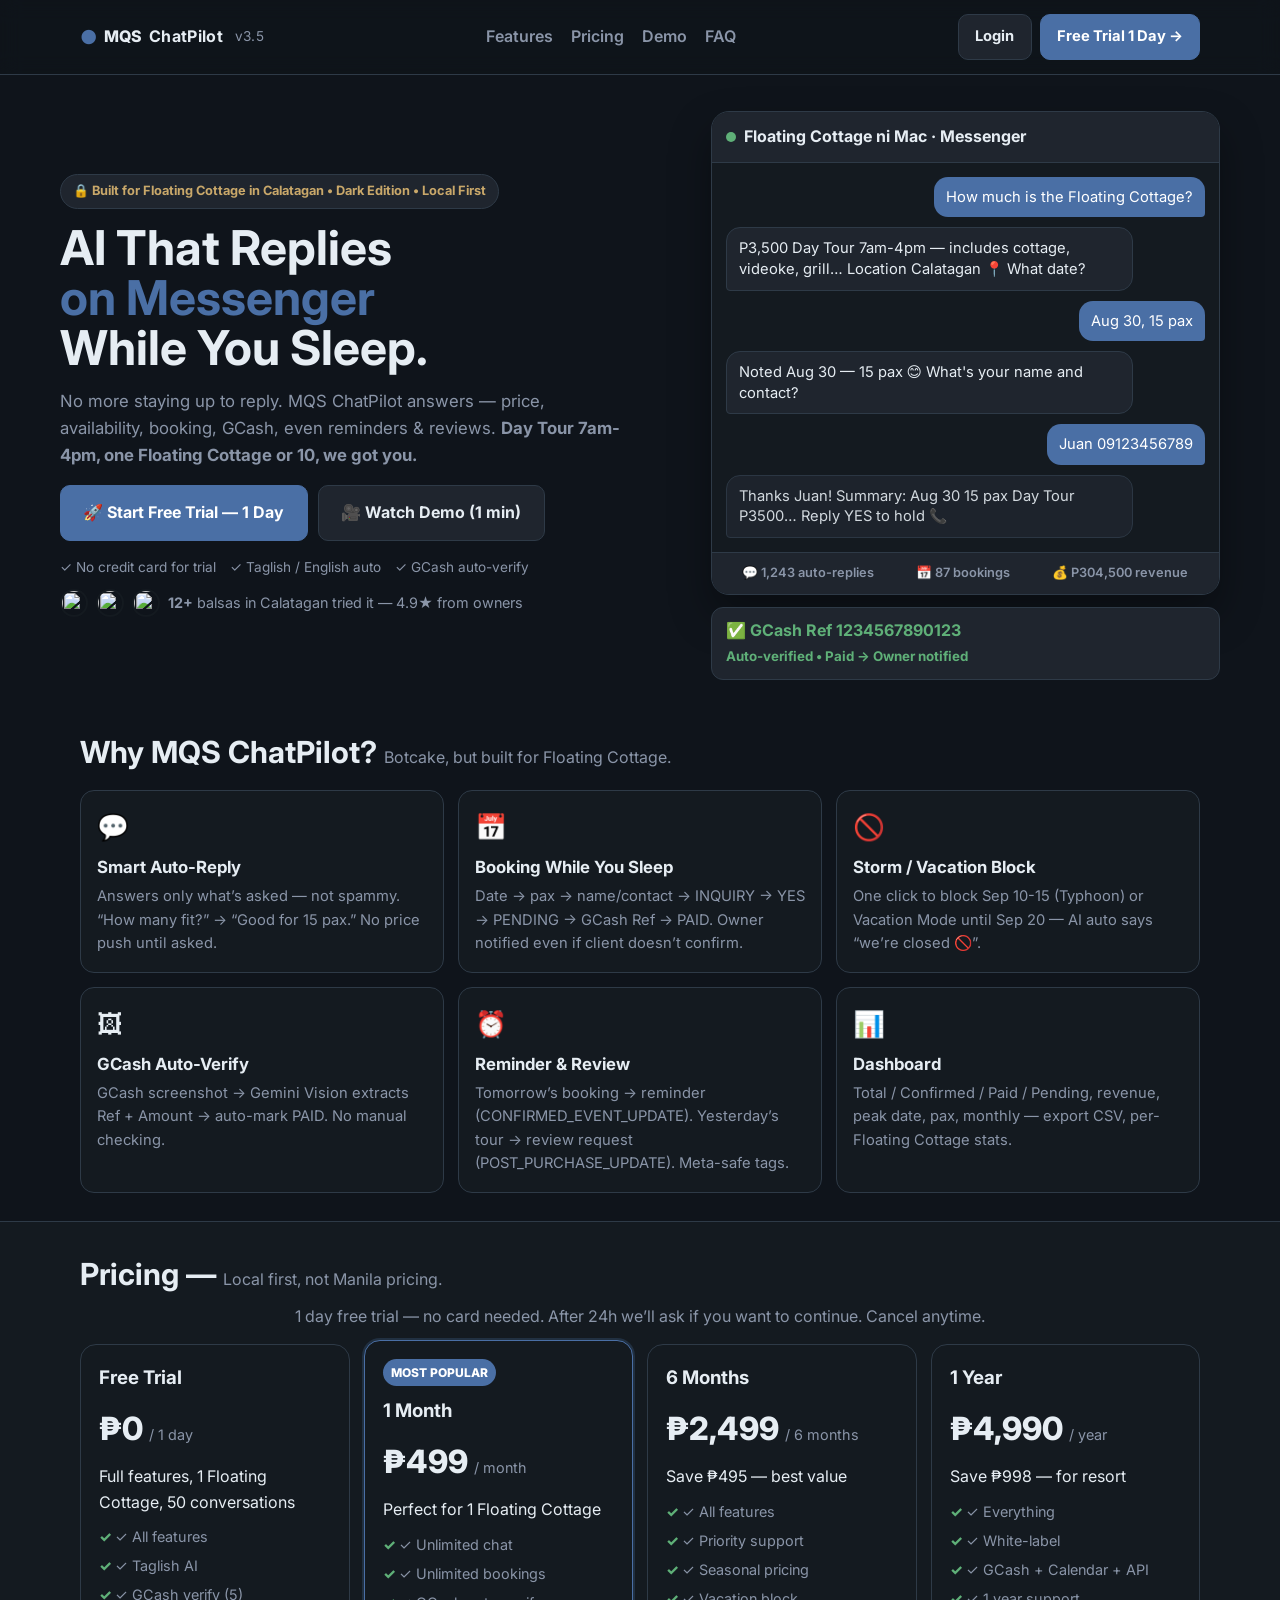
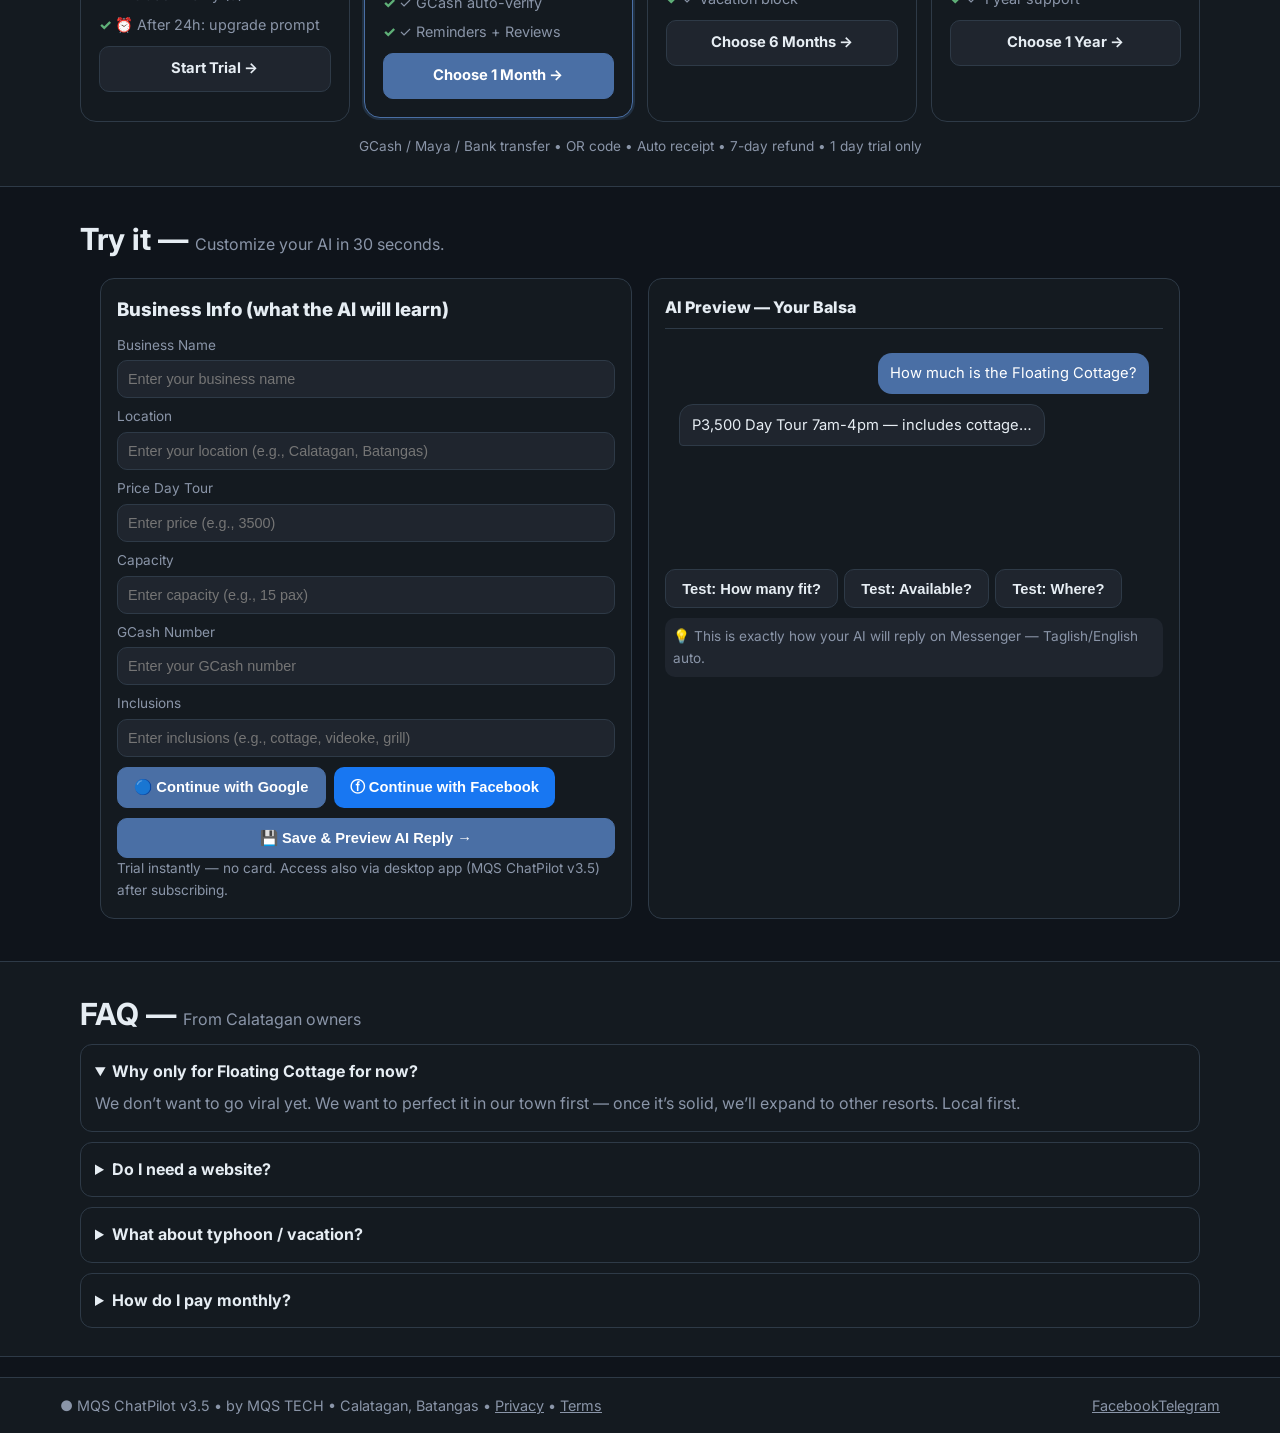
==== commit 8d37296d: "Site English Floating Cottage + per month pricing 499/2499/4990 no resort" ====
--- a/website/index.html
+++ b/website/index.html
@@ -4,7 +4,7 @@
 <meta charset="UTF-8">
 <meta name="viewport" content="width=device-width, initial-scale=1.0">
 <title>MQS ChatPilot — AI That Replies on Messenger While You Sleep</title>
-<meta name="description" content="For balsa in Calatagan. Auto-reply, booking, GCash verify, reminders — one click. 1 day free trial.">
+<meta name="description" content="For Floating Cottage in Calatagan. Auto-reply, booking, GCash verify, reminders — one click. 1 day free trial.">
 <link href="https://fonts.googleapis.com/css2?family=Inter:wght@400;600;700;800&family=JetBrains+Mono:wght@400&display=swap" rel="stylesheet">
 <link rel="stylesheet" href="style.css">
 </head>
@@ -21,7 +21,7 @@
     </div>
     <div class="nav-cta">
       <a class="btn ghost" href="/login">Login</a>
-      <a class="btn primary" href="/register">Free Trial 1 Day →</a>
+      <a class="btn primary" href="/register" style="white-space:nowrap">Free Trial 1 Day →</a>
     </div>
   </div>
 </nav>
@@ -30,9 +30,9 @@
 <section class="hero">
   <div class="hero-inner">
     <div class="hero-left">
-      <div class="badge">🔒 Built for Balsa in Calatagan • Dark Edition • Local First</div>
+      <div class="badge">🔒 Built for Floating Cottage in Calatagan • Dark Edition • Local First</div>
       <h1>AI That Replies<br><span class="accent">on Messenger</span><br>While You Sleep.</h1>
-      <p class="sub">No more staying up to reply. MQS ChatPilot answers — price, availability, booking, GCash, even reminders & reviews. <strong>Day Tour 7am-4pm, one balsa or 10, we got you.</strong></p>
+      <p class="sub">No more staying up to reply. MQS ChatPilot answers — price, availability, booking, GCash, even reminders & reviews. <strong>Day Tour 7am-4pm, one Floating Cottage or 10, we got you.</strong></p>
       <div class="hero-cta">
         <a class="btn primary lg" href="/register">🚀 Start Free Trial — 1 Day</a>
         <a class="btn ghost lg" href="#demo">🎥 Watch Demo (1 min)</a>
@@ -47,9 +47,9 @@
     </div>
     <div class="hero-right">
       <div class="phone">
-        <div class="phone-top"><span class="dot2"></span> Balsa ni Mac · Messenger</div>
+        <div class="phone-top"><span class="dot2"></span> Floating Cottage ni Mac · Messenger</div>
         <div class="chat">
-          <div class="msg user">How much is the balsa?</div>
+          <div class="msg user">How much is the Floating Cottage?</div>
           <div class="msg bot">P3,500 Day Tour 7am-4pm — includes cottage, videoke, grill… Location Calatagan 📍 What date?</div>
           <div class="msg user">Aug 30, 15 pax</div>
           <div class="msg bot">Noted Aug 30 — 15 pax 😊 What's your name and contact?</div>
@@ -67,43 +67,42 @@
 
 <!-- FEATURES -->
 <section id="features" class="section">
-  <h2>Why MQS ChatPilot? <span>Botcake, but built for balsa.</span></h2>
+  <h2>Why MQS ChatPilot? <span>Botcake, but built for Floating Cottage.</span></h2>
   <div class="grid">
     <div class="feat"><div class="ico">💬</div><h3>Smart Auto-Reply</h3><p>Answers only what’s asked — not spammy. “How many fit?” → “Good for 15 pax.” No price push until asked.</p></div>
     <div class="feat"><div class="ico">📅</div><h3>Booking While You Sleep</h3><p>Date → pax → name/contact → INQUIRY → YES → PENDING → GCash Ref → PAID. Owner notified even if client doesn’t confirm.</p></div>
     <div class="feat"><div class="ico">🚫</div><h3>Storm / Vacation Block</h3><p>One click to block Sep 10-15 (Typhoon) or Vacation Mode until Sep 20 — AI auto says “we’re closed 🚫”.</p></div>
     <div class="feat"><div class="ico">🖼</div><h3>GCash Auto-Verify</h3><p>GCash screenshot → Gemini Vision extracts Ref + Amount → auto-mark PAID. No manual checking.</p></div>
     <div class="feat"><div class="ico">⏰</div><h3>Reminder & Review</h3><p>Tomorrow’s booking → reminder (CONFIRMED_EVENT_UPDATE). Yesterday’s tour → review request (POST_PURCHASE_UPDATE). Meta-safe tags.</p></div>
-    <div class="feat"><div class="ico">📊</div><h3>Dashboard</h3><p>Total / Confirmed / Paid / Pending, revenue, peak date, pax, monthly — export CSV, per-balsa stats.</p></div>
+    <div class="feat"><div class="ico">📊</div><h3>Dashboard</h3><p>Total / Confirmed / Paid / Pending, revenue, peak date, pax, monthly — export CSV, per-Floating Cottage stats.</p></div>
   </div>
 </section>
 
 <!-- PRICING -->
 <section id="pricing" class="section dark">
   <h2>Pricing — <span>Local first, not Manila pricing.</span></h2>
-  <p class="center muted">1 day free trial — no card needed. After 24h we’ll ask if you want to continue. Monthly, cancel anytime.</p>
-  <div class="pricing">
+  <p class="center muted">1 day free trial — no card needed. After 24h we’ll ask if you want to continue. Cancel anytime.</p>
+  <div class="pricing" style="grid-template-columns:repeat(4,1fr)">
     <div class="price card">
-      <h3>Free Trial</h3><div class="amt">₱0 <small>/ 1 day</small></div><p>Full features, 1 balsa, 50 conversations</p>
+      <h3>Free Trial</h3><div class="amt">₱0 <small>/ 1 day</small></div><p>Full features, 1 Floating Cottage, 50 conversations</p>
       <ul><li>✓ All features</li><li>✓ Taglish AI</li><li>✓ GCash verify (5)</li><li>⏰ After 24h: upgrade prompt</li></ul>
       <a class="btn ghost full" href="/register">Start Trial →</a>
     </div>
     <div class="price card popular">
-      <div class="pop">MOST POPULAR — For 1 Balsa</div>
-      <h3>Starter</h3><div class="amt">₱299 <small>/ month</small></div><p>Perfect for 1 balsa in Calatagan</p>
-      <ul><li>✓ 1 balsa, unlimited chat</li><li>✓ Unlimited bookings</li><li>✓ GCash auto-verify</li><li>✓ Reminders + Reviews</li></ul>
-      <a class="btn primary full" href="/register">Choose Starter →</a>
-      <small class="muted">₱3,588 / year (save ₱400)</small>
+      <div class="pop">MOST POPULAR</div>
+      <h3>1 Month</h3><div class="amt">₱499 <small>/ month</small></div><p>Perfect for 1 Floating Cottage</p>
+      <ul><li>✓ Unlimited chat</li><li>✓ Unlimited bookings</li><li>✓ GCash auto-verify</li><li>✓ Reminders + Reviews</li></ul>
+      <a class="btn primary full" href="/register">Choose 1 Month →</a>
     </div>
     <div class="price card">
-      <h3>Pro — 3 Balsa</h3><div class="amt">₱699 <small>/ month</small></div><p>For owners with 3 balsas</p>
-      <ul><li>✓ 3 balsas, all features</li><li>✓ Per-balsa dashboard</li><li>✓ Priority support</li></ul>
-      <a class="btn ghost full" href="/register">Choose Pro →</a>
+      <h3>6 Months</h3><div class="amt">₱2,499 <small>/ 6 months</small></div><p>Save ₱495 — best value</p>
+      <ul><li>✓ All features</li><li>✓ Priority support</li><li>✓ Seasonal pricing</li><li>✓ Vacation block</li></ul>
+      <a class="btn ghost full" href="/register">Choose 6 Months →</a>
     </div>
     <div class="price card">
-      <h3>Resort</h3><div class="amt">₱1,299 <small>/ month</small></div><p>Up to 10 balsas</p>
-      <ul><li>✓ 10 balsas</li><li>✓ White-label (your logo)</li><li>✓ GCash + Calendar + API</li></ul>
-      <a class="btn ghost full" href="/register">Contact Us →</a>
+      <h3>1 Year</h3><div class="amt">₱4,990 <small>/ year</small></div><p>Save ₱998 — for resort</p>
+      <ul><li>✓ Everything</li><li>✓ White-label</li><li>✓ GCash + Calendar + API</li><li>✓ 1 year support</li></ul>
+      <a class="btn ghost full" href="/register">Choose 1 Year →</a>
     </div>
   </div>
   <p class="center small">GCash / Maya / Bank transfer • OR code • Auto receipt • 7-day refund • 1 day trial only</p>
@@ -131,7 +130,7 @@
     <div class="demo-preview">
       <div class="preview-top">AI Preview — <span id="preview_biz">Your Balsa</span></div>
       <div class="chat" id="preview_chat">
-        <div class="msg user">How much is the balsa?</div>
+        <div class="msg user">How much is the Floating Cottage?</div>
         <div class="msg bot" id="preview_msg">P3,500 Day Tour 7am-4pm — includes cottage…</div>
       </div>
       <div class="preview-actions">
@@ -148,7 +147,7 @@
 <section id="faq" class="section dark">
   <h2>FAQ — <span>From Calatagan owners</span></h2>
   <div class="faq">
-    <details open><summary>Why only for balsa for now?</summary><p>We don’t want to go viral yet. We want to perfect it in our town first — once it’s solid, we’ll expand to other resorts. Local first.</p></details>
+    <details open><summary>Why only for Floating Cottage for now?</summary><p>We don’t want to go viral yet. We want to perfect it in our town first — once it’s solid, we’ll expand to other resorts. Local first.</p></details>
     <details><summary>Do I need a website?</summary><p>No. Just your FB Page Messenger. The site is only for trial, payment, and customizing the AI. The actual bot runs on Render + desktop app.</p></details>
     <details><summary>What about typhoon / vacation?</summary><p>In the app: BOOKINGS → Block Dates (Sep 10-15 Typhoon) or Vacation Mode ON. AI auto says “we’re closed Sep 10-15 🚫” — one click.</p></details>
     <details><summary>How do I pay monthly?</summary><p>GCash / Maya — choose days/months at checkout, you’ll get an invoice. Auto-reminder 3 days before expiry.</p></details>
--- a/website/style.css
+++ b/website/style.css
@@ -91,4 +91,8 @@
 @media(max-width:560px){
   .grid,.pricing{grid-template-columns:1fr}
   .hero h1{font-size:2.2rem}
+  .nav-inner{padding:10px 12px;gap:8px}
+  .brand{font-size:.95rem}
+  .nav-cta .btn{white-space:nowrap;padding:10px 12px;font-size:.82rem;min-height:44px}
+  .nav-cta{gap:6px}
 }
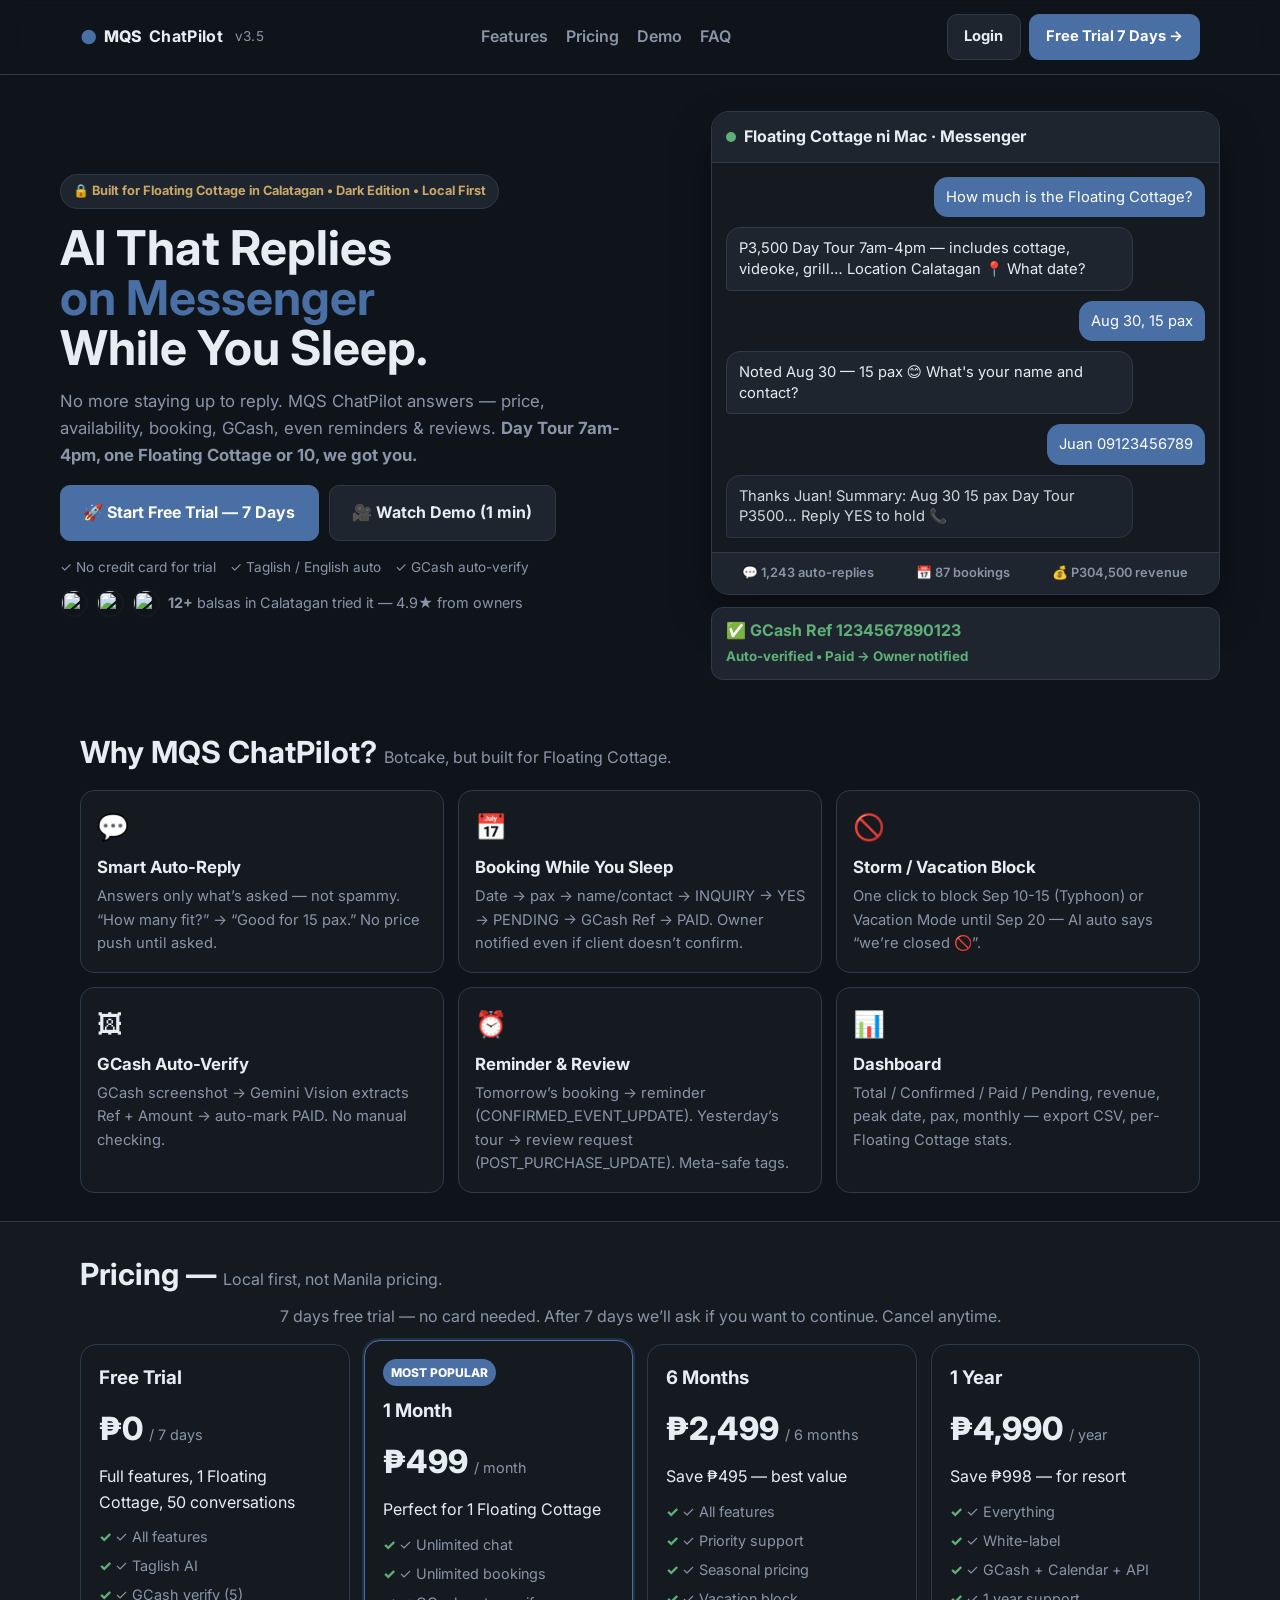
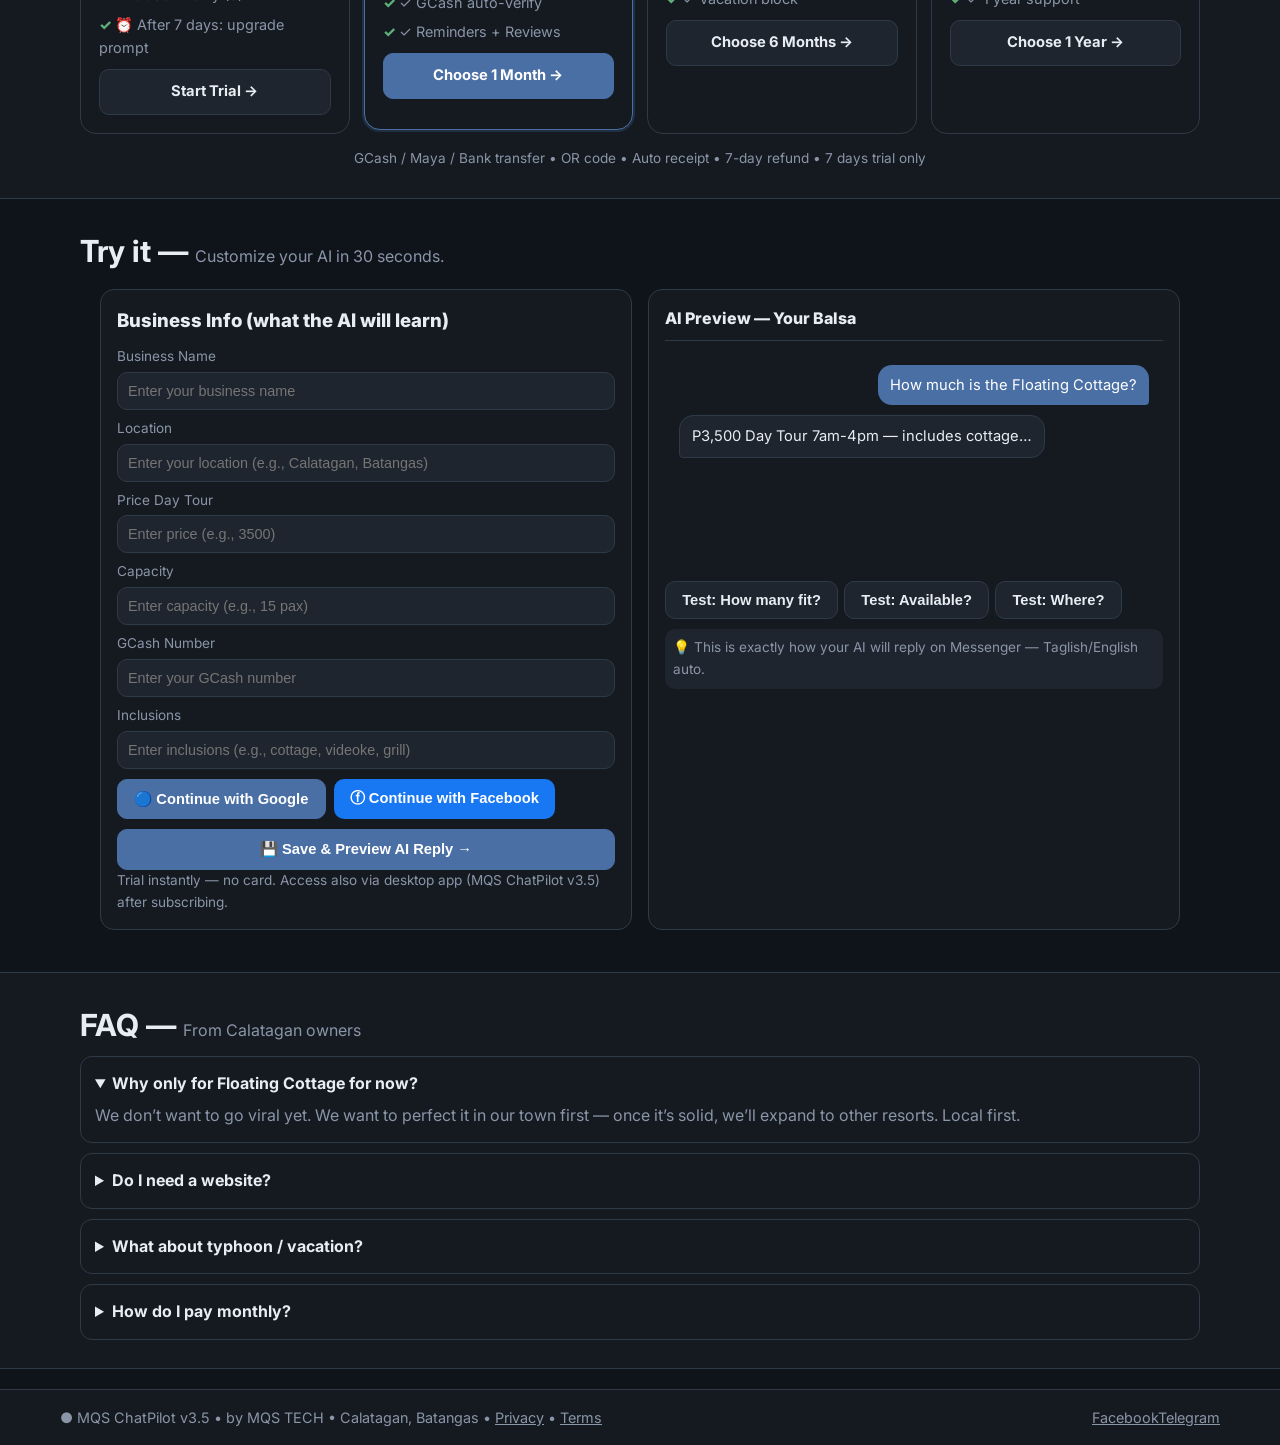
==== commit 02ec9dee: "Trial 1 day -> 1 week (7 days) for better testing" ====
--- a/website/index.html
+++ b/website/index.html
@@ -4,7 +4,7 @@
 <meta charset="UTF-8">
 <meta name="viewport" content="width=device-width, initial-scale=1.0">
 <title>MQS ChatPilot — AI That Replies on Messenger While You Sleep</title>
-<meta name="description" content="For Floating Cottage in Calatagan. Auto-reply, booking, GCash verify, reminders — one click. 1 day free trial.">
+<meta name="description" content="For Floating Cottage in Calatagan. Auto-reply, booking, GCash verify, reminders — one click. 7 days free trial.">
 <link href="https://fonts.googleapis.com/css2?family=Inter:wght@400;600;700;800&family=JetBrains+Mono:wght@400&display=swap" rel="stylesheet">
 <link rel="stylesheet" href="style.css">
 </head>
@@ -21,7 +21,7 @@
     </div>
     <div class="nav-cta">
       <a class="btn ghost" href="/login">Login</a>
-      <a class="btn primary" href="/register" style="white-space:nowrap">Free Trial 1 Day →</a>
+      <a class="btn primary" href="/register" style="white-space:nowrap">Free Trial 7 Days →</a>
     </div>
   </div>
 </nav>
@@ -34,7 +34,7 @@
       <h1>AI That Replies<br><span class="accent">on Messenger</span><br>While You Sleep.</h1>
       <p class="sub">No more staying up to reply. MQS ChatPilot answers — price, availability, booking, GCash, even reminders & reviews. <strong>Day Tour 7am-4pm, one Floating Cottage or 10, we got you.</strong></p>
       <div class="hero-cta">
-        <a class="btn primary lg" href="/register">🚀 Start Free Trial — 1 Day</a>
+        <a class="btn primary lg" href="/register">🚀 Start Free Trial — 7 Days</a>
         <a class="btn ghost lg" href="#demo">🎥 Watch Demo (1 min)</a>
       </div>
       <div class="trust">
@@ -81,11 +81,11 @@
 <!-- PRICING -->
 <section id="pricing" class="section dark">
   <h2>Pricing — <span>Local first, not Manila pricing.</span></h2>
-  <p class="center muted">1 day free trial — no card needed. After 24h we’ll ask if you want to continue. Cancel anytime.</p>
+  <p class="center muted">7 days free trial — no card needed. After 7 days we’ll ask if you want to continue. Cancel anytime.</p>
   <div class="pricing" style="grid-template-columns:repeat(4,1fr)">
     <div class="price card">
-      <h3>Free Trial</h3><div class="amt">₱0 <small>/ 1 day</small></div><p>Full features, 1 Floating Cottage, 50 conversations</p>
-      <ul><li>✓ All features</li><li>✓ Taglish AI</li><li>✓ GCash verify (5)</li><li>⏰ After 24h: upgrade prompt</li></ul>
+      <h3>Free Trial</h3><div class="amt">₱0 <small>/ 7 days</small></div><p>Full features, 1 Floating Cottage, 50 conversations</p>
+      <ul><li>✓ All features</li><li>✓ Taglish AI</li><li>✓ GCash verify (5)</li><li>⏰ After 7 days: upgrade prompt</li></ul>
       <a class="btn ghost full" href="/register">Start Trial →</a>
     </div>
     <div class="price card popular">
@@ -105,7 +105,7 @@
       <a class="btn ghost full" href="/register">Choose 1 Year →</a>
     </div>
   </div>
-  <p class="center small">GCash / Maya / Bank transfer • OR code • Auto receipt • 7-day refund • 1 day trial only</p>
+  <p class="center small">GCash / Maya / Bank transfer • OR code • Auto receipt • 7-day refund • 7 days trial only</p>
 </section>
 
 <!-- DEMO / CUSTOMIZE -->
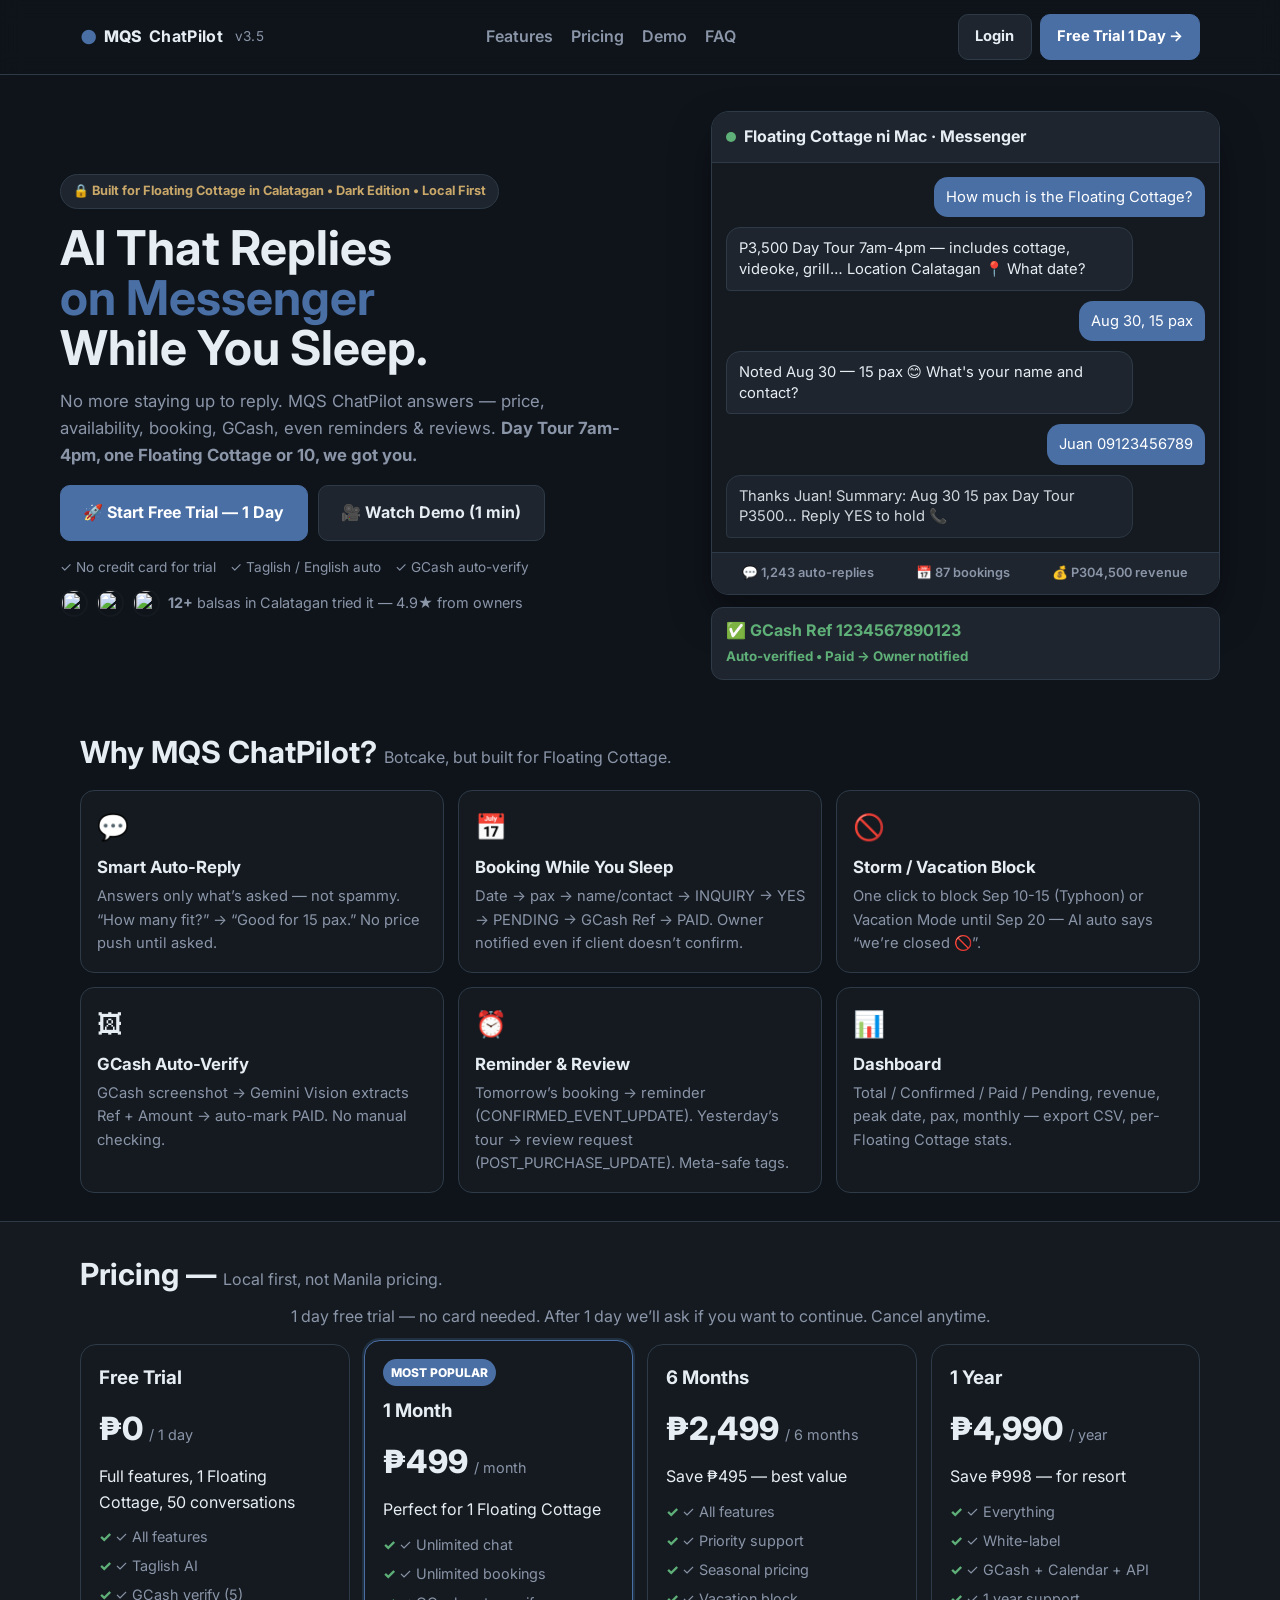
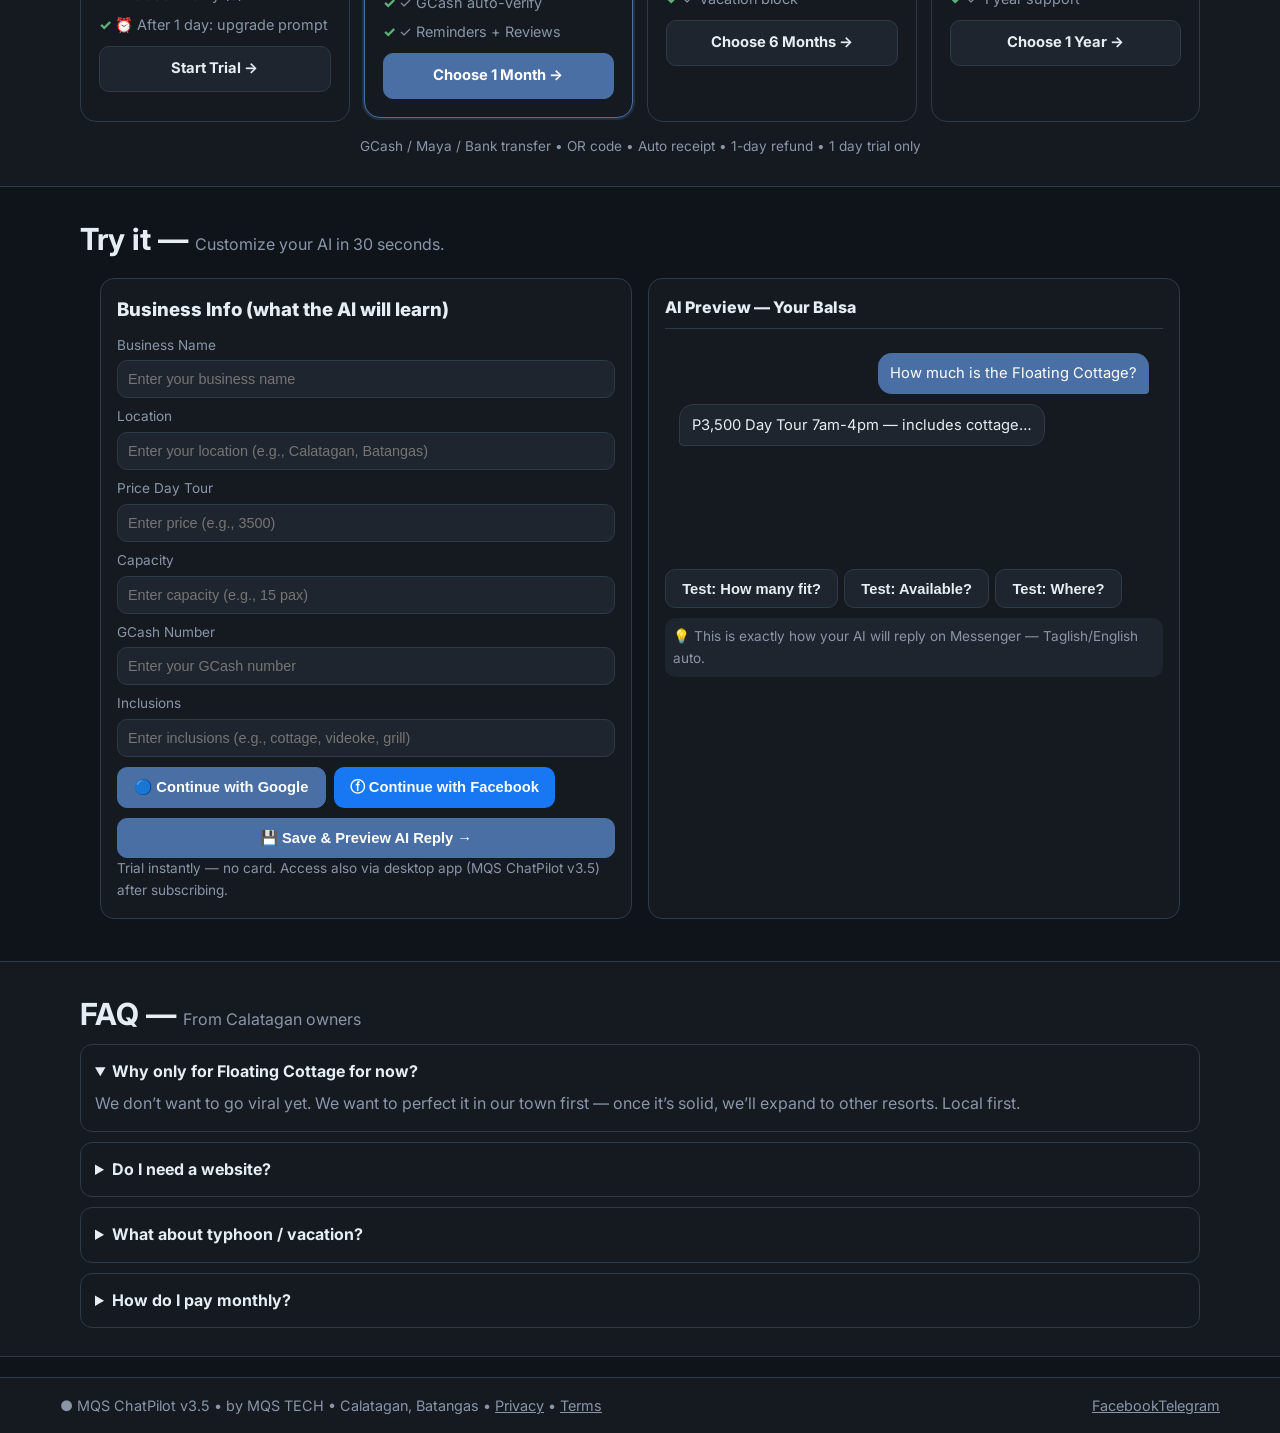
==== commit cf5d46b2: "Revert trial to 1 day (as per latest request) haha" ====
--- a/website/index.html
+++ b/website/index.html
@@ -4,7 +4,7 @@
 <meta charset="UTF-8">
 <meta name="viewport" content="width=device-width, initial-scale=1.0">
 <title>MQS ChatPilot — AI That Replies on Messenger While You Sleep</title>
-<meta name="description" content="For Floating Cottage in Calatagan. Auto-reply, booking, GCash verify, reminders — one click. 7 days free trial.">
+<meta name="description" content="For Floating Cottage in Calatagan. Auto-reply, booking, GCash verify, reminders — one click. 1 day free trial.">
 <link href="https://fonts.googleapis.com/css2?family=Inter:wght@400;600;700;800&family=JetBrains+Mono:wght@400&display=swap" rel="stylesheet">
 <link rel="stylesheet" href="style.css">
 </head>
@@ -21,7 +21,7 @@
     </div>
     <div class="nav-cta">
       <a class="btn ghost" href="/login">Login</a>
-      <a class="btn primary" href="/register" style="white-space:nowrap">Free Trial 7 Days →</a>
+      <a class="btn primary" href="/register" style="white-space:nowrap">Free Trial 1 Day →</a>
     </div>
   </div>
 </nav>
@@ -34,7 +34,7 @@
       <h1>AI That Replies<br><span class="accent">on Messenger</span><br>While You Sleep.</h1>
       <p class="sub">No more staying up to reply. MQS ChatPilot answers — price, availability, booking, GCash, even reminders & reviews. <strong>Day Tour 7am-4pm, one Floating Cottage or 10, we got you.</strong></p>
       <div class="hero-cta">
-        <a class="btn primary lg" href="/register">🚀 Start Free Trial — 7 Days</a>
+        <a class="btn primary lg" href="/register">🚀 Start Free Trial — 1 Day</a>
         <a class="btn ghost lg" href="#demo">🎥 Watch Demo (1 min)</a>
       </div>
       <div class="trust">
@@ -81,11 +81,11 @@
 <!-- PRICING -->
 <section id="pricing" class="section dark">
   <h2>Pricing — <span>Local first, not Manila pricing.</span></h2>
-  <p class="center muted">7 days free trial — no card needed. After 7 days we’ll ask if you want to continue. Cancel anytime.</p>
+  <p class="center muted">1 day free trial — no card needed. After 1 day we’ll ask if you want to continue. Cancel anytime.</p>
   <div class="pricing" style="grid-template-columns:repeat(4,1fr)">
     <div class="price card">
-      <h3>Free Trial</h3><div class="amt">₱0 <small>/ 7 days</small></div><p>Full features, 1 Floating Cottage, 50 conversations</p>
-      <ul><li>✓ All features</li><li>✓ Taglish AI</li><li>✓ GCash verify (5)</li><li>⏰ After 7 days: upgrade prompt</li></ul>
+      <h3>Free Trial</h3><div class="amt">₱0 <small>/ 1 day</small></div><p>Full features, 1 Floating Cottage, 50 conversations</p>
+      <ul><li>✓ All features</li><li>✓ Taglish AI</li><li>✓ GCash verify (5)</li><li>⏰ After 1 day: upgrade prompt</li></ul>
       <a class="btn ghost full" href="/register">Start Trial →</a>
     </div>
     <div class="price card popular">
@@ -105,7 +105,7 @@
       <a class="btn ghost full" href="/register">Choose 1 Year →</a>
     </div>
   </div>
-  <p class="center small">GCash / Maya / Bank transfer • OR code • Auto receipt • 7-day refund • 7 days trial only</p>
+  <p class="center small">GCash / Maya / Bank transfer • OR code • Auto receipt • 1-day refund • 1 day trial only</p>
 </section>
 
 <!-- DEMO / CUSTOMIZE -->
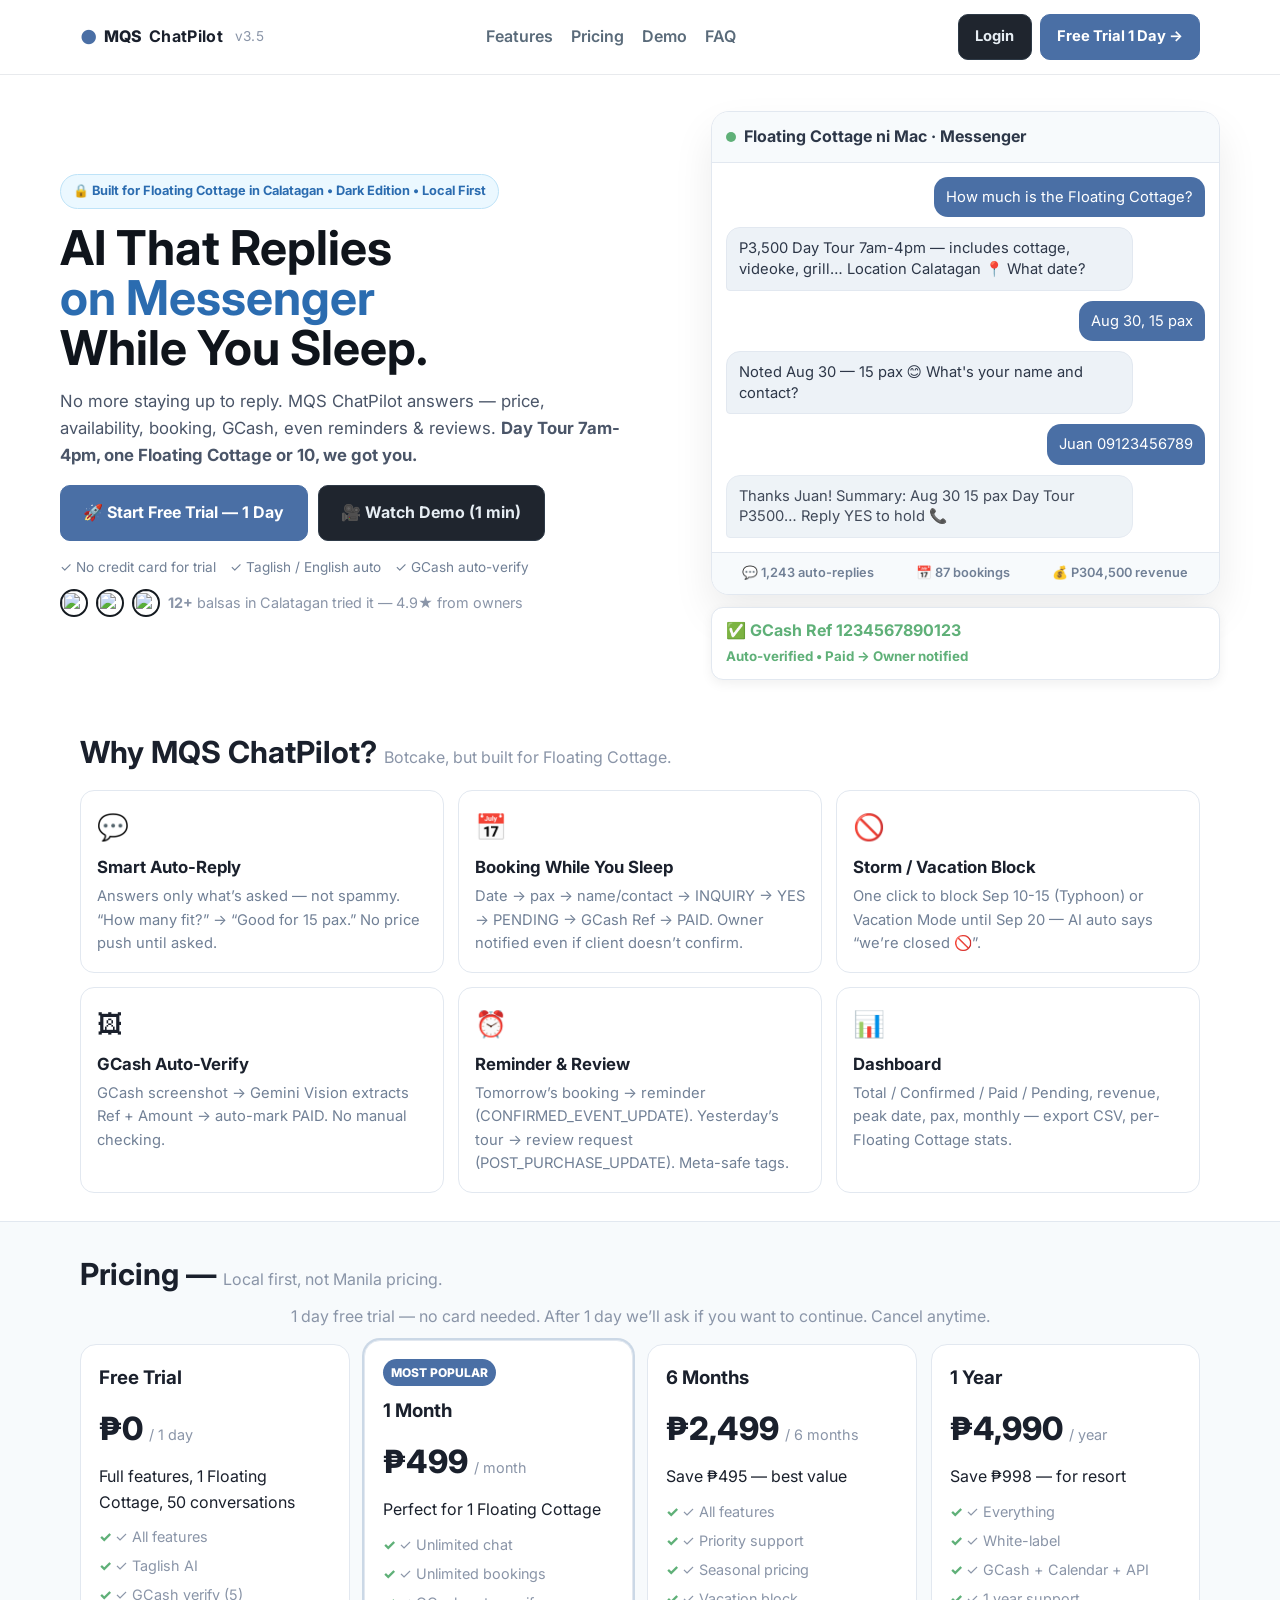
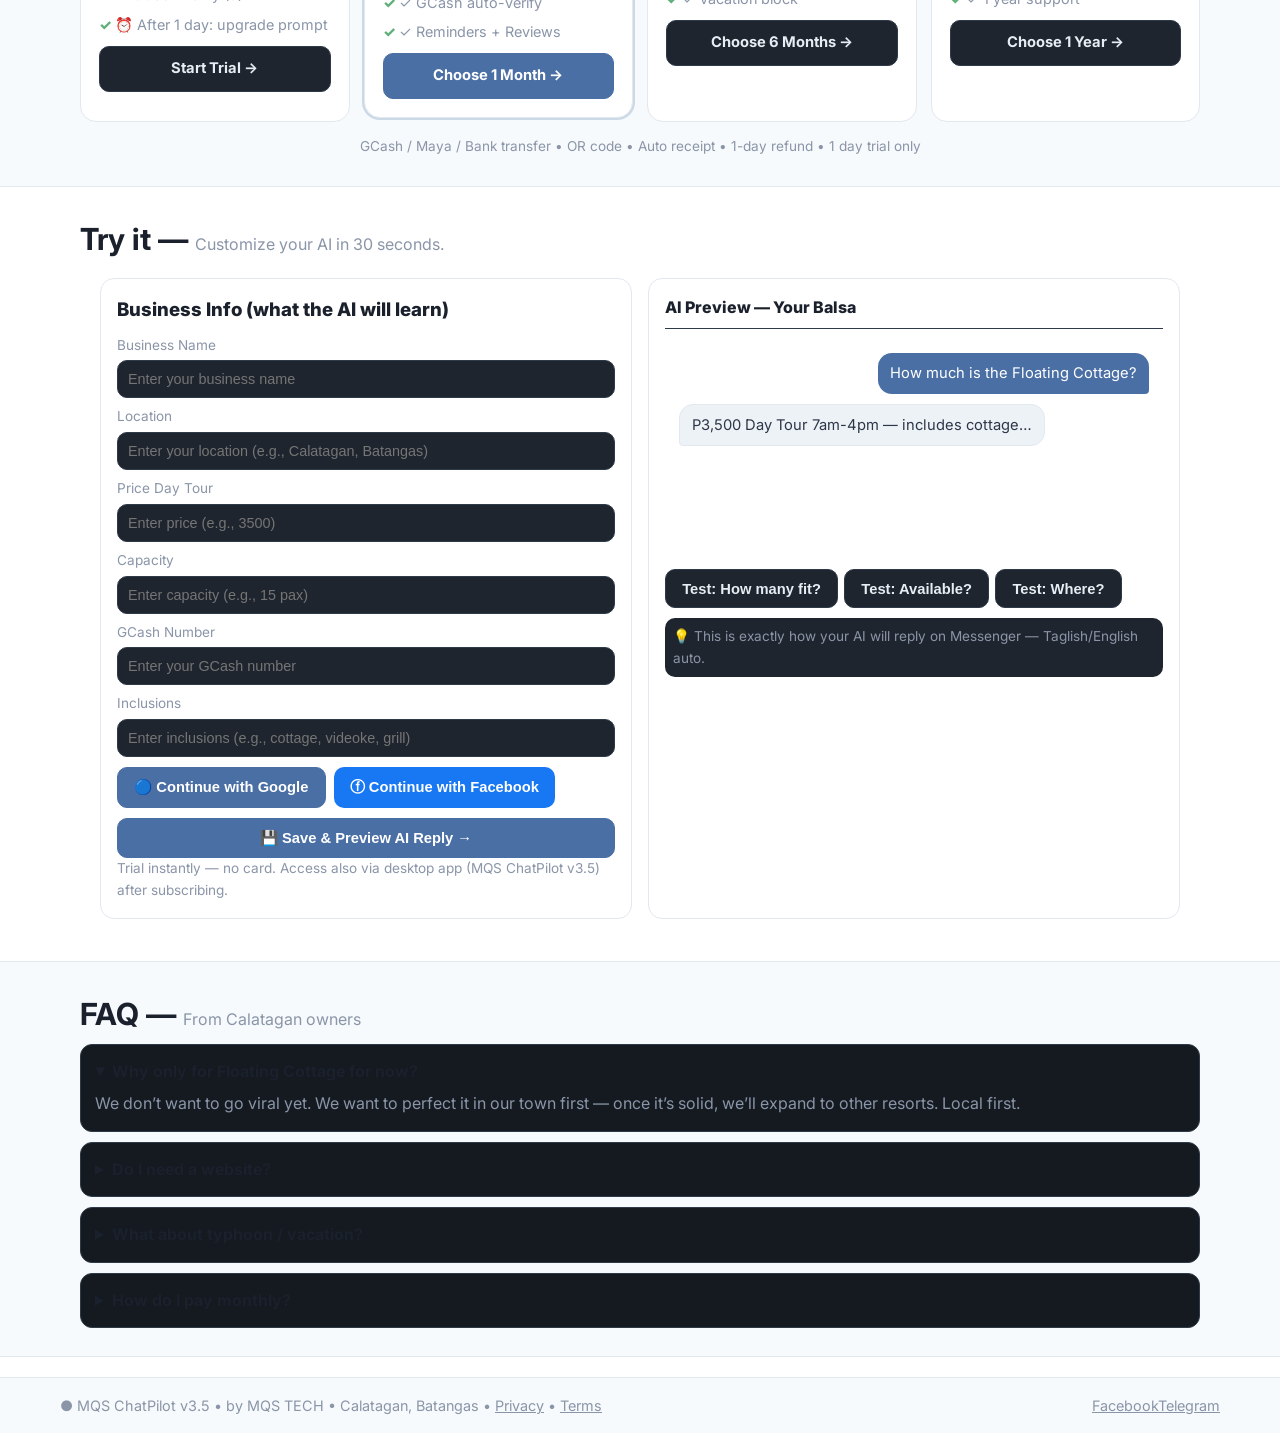
==== commit 69271f93: "Light clean landing like Botcake - white hero, keep dashboard dark" ====
--- a/website/index.html
+++ b/website/index.html
@@ -7,8 +7,9 @@
 <meta name="description" content="For Floating Cottage in Calatagan. Auto-reply, booking, GCash verify, reminders — one click. 1 day free trial.">
 <link href="https://fonts.googleapis.com/css2?family=Inter:wght@400;600;700;800&family=JetBrains+Mono:wght@400&display=swap" rel="stylesheet">
 <link rel="stylesheet" href="style.css">
+<link rel="stylesheet" href="light.css">
 </head>
-<body>
+<body class="landing-light">
 <!-- NAV -->
 <nav class="nav">
   <div class="nav-inner">
--- a/website/light.css
+++ b/website/light.css
@@ -0,0 +1,25 @@
+/* Light clean like Botcake - for landing only */
+body.landing-light{background:#ffffff;color:#1a202c}
+body.landing-light .nav{background:rgba(255,255,255,.9);border-bottom:1px solid #e8eaed;backdrop-filter:blur(10px)}
+body.landing-light .nav .brand{color:#1a202c}
+body.landing-light .nav-links a{color:#5a6b7a}
+body.landing-light .nav-links a:hover{color:#1a202c}
+body.landing-light .hero{background:#ffffff}
+body.landing-light .hero h1{color:#0f141b}
+body.landing-light .hero h1 .accent{color:#2b6cb0}
+body.landing-light .sub{color:#4a5568}
+body.landing-light .badge{background:#ebf8ff;border-color:#bee3f8;color:#2b6cb0}
+body.landing-light .trust{color:#718096}
+body.landing-light .phone{background:#fff;border-color:#e2e8f0;box-shadow:0 20px 40px rgba(0,0,0,.08)}
+body.landing-light .phone-top{background:#f7fafc;border-color:#e2e8f0;color:#2d3748}
+body.landing-light .chat{background:#fff}
+body.landing-light .msg.bot{background:#edf2f7;border-color:#e2e8f0;color:#2d3748}
+body.landing-light .phone-stats{background:#f7fafc;border-color:#e2e8f0;color:#718096}
+body.landing-light .card.float{background:#fff;border-color:#e2e8f0;box-shadow:0 4px 12px rgba(0,0,0,.06)}
+body.landing-light .section{background:#fff}
+body.landing-light .section.dark{background:#f7fafc;border-color:#e2e8f0}
+body.landing-light .feat{background:#fff;border-color:#e2e8f0}
+body.landing-light .feat p{color:#718096}
+body.landing-light .price{background:#fff;border-color:#e2e8f0}
+body.landing-light .demo-form,.landing-light .demo-preview{background:#fff;border-color:#e2e8f0}
+body.landing-light .footer{background:#f7fafc;border-color:#e2e8f0;color:#718096}
